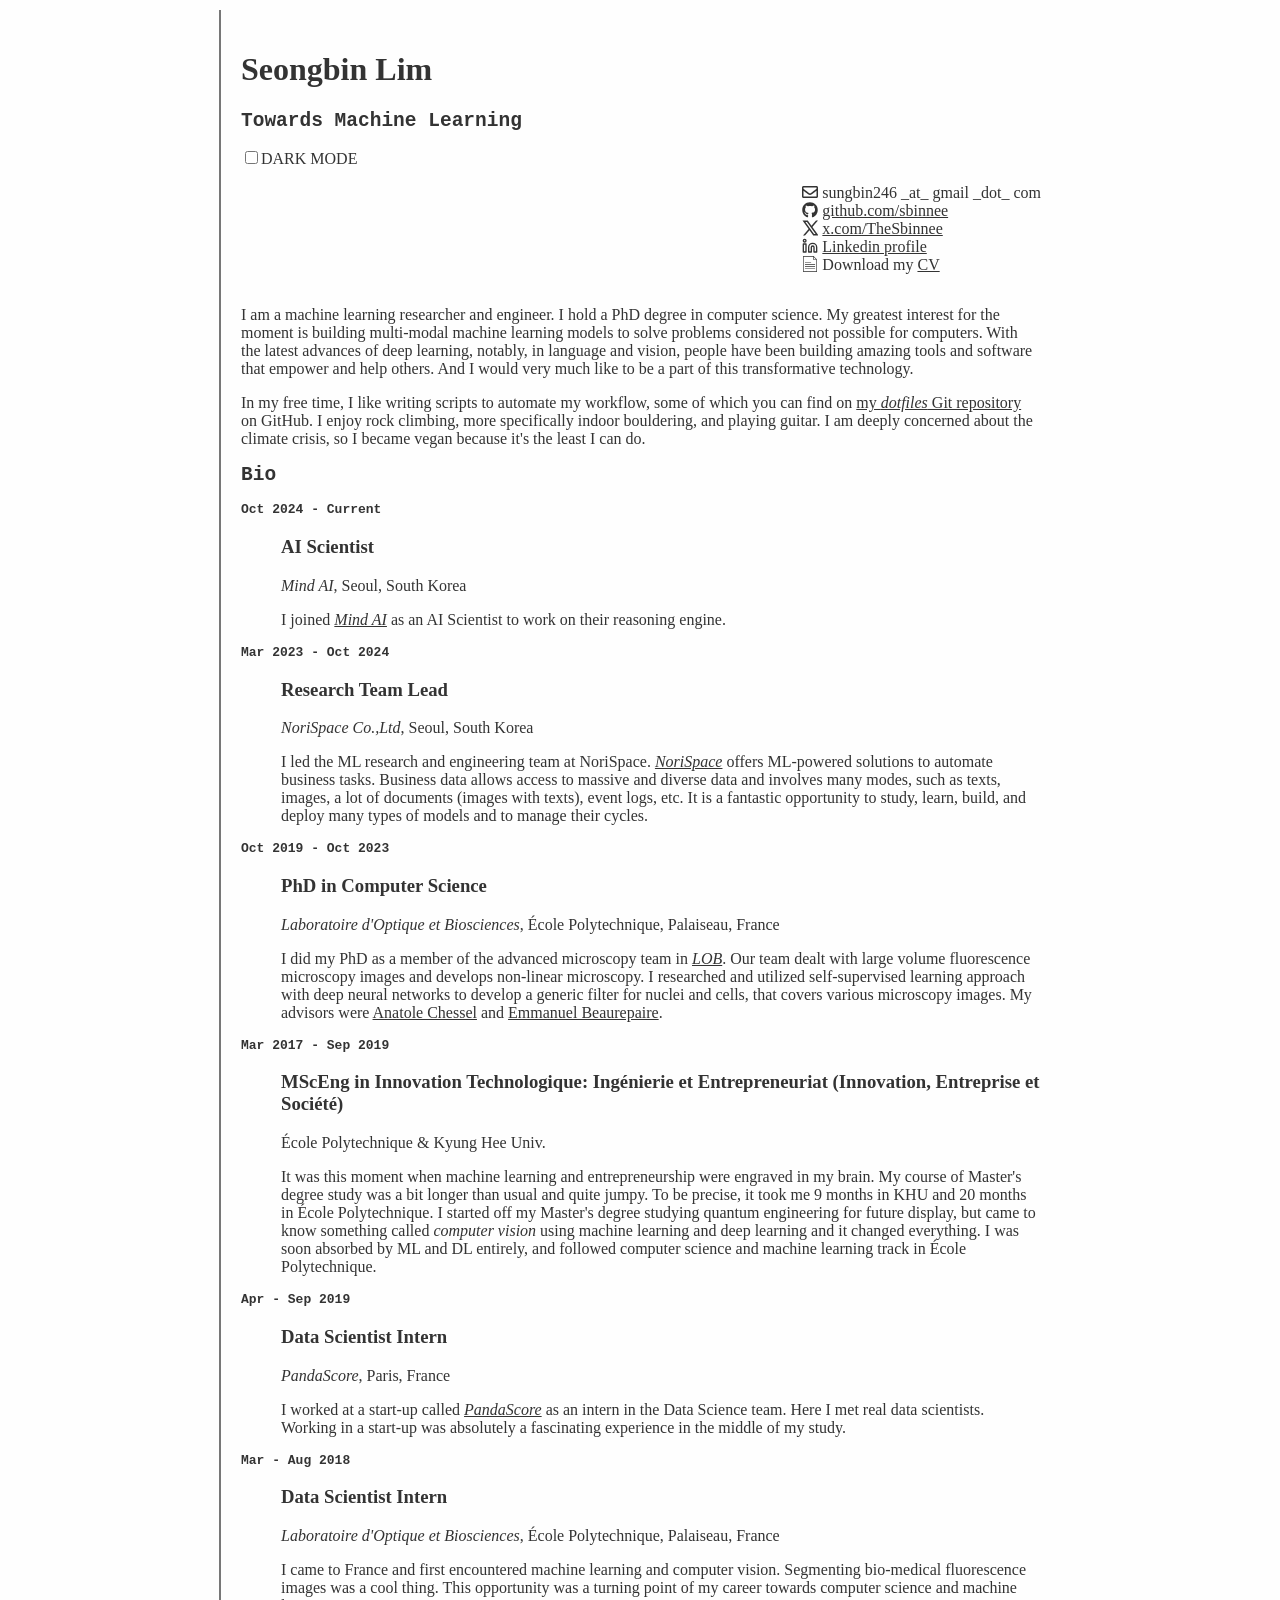
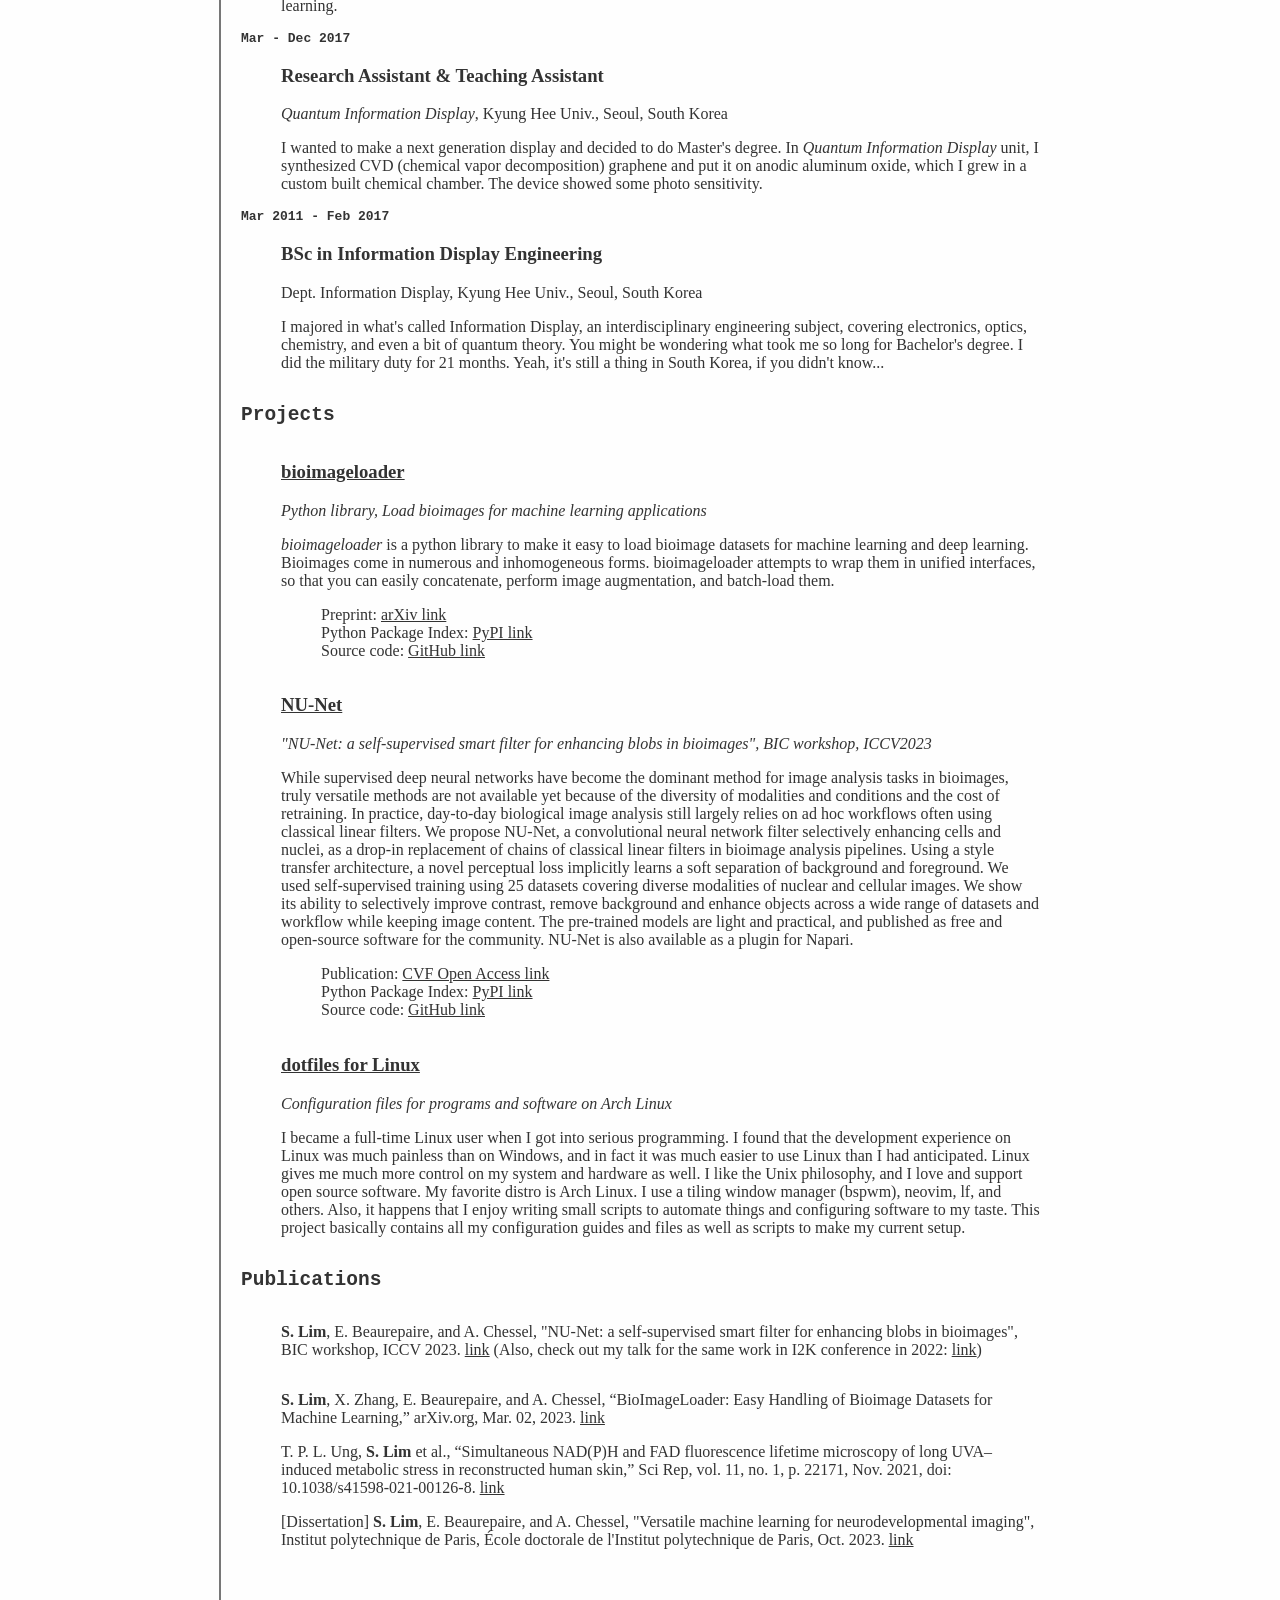
==== index.html @ 0a970346 "Update" ====
<!DOCTYPE html>
<html lang="en">
<!--      __  ___       ____                                 -->
<!--     / / / (_)     /  _/  ____ _____ ___                 -->
<!--    / /_/ / /      / /   / __ `/ __ `__ \                -->
<!--   / __  / /_    _/ /   / /_/ / / / / / /                -->
<!--  /_/ /_/_/( )  /___/   \__,_/_/ /_/ /_/                 -->
<!--           |/                                            -->
<!--     _____                        __    _       __       -->
<!--    / ___/___  ____  ____  ____ _/ /_  (_)___  / /       -->
<!--    \__ \/ _ \/ __ \/ __ \/ __ `/ __ \/ / __ \/ /        -->
<!--   ___/ /  __/ /_/ / / / / /_/ / /_/ / / / / /_/         -->
<!--  /____/\___/\____/_/ /_/\__, /_.___/_/_/ /_(_)          -->
<!--                        /____/                           -->

<head>
  <meta charset="UTF-8">
  <meta name="viewport" content="width=device-width, initial-scale=1.0">
  <title>Seongbin's Webpage</title>
  <link rel='stylesheet' type='text/css' href='style.css'>
  <!-- <script> -->
  <!-- </script> -->
</head>

<body>
<div class="container-head">
  <!-- container-head:child1 -->
  <div>
    <h1>Seongbin Lim</h1>
    <h2>Towards Machine Learning</h2>
  </div>
  <div>
    <input type="checkbox" id="dark-switch" name="dark-switch">DARK MODE
  </div>
  <!-- container-head:child2 -->
  <ul>
    <div class="container-contact">
      <!-- container-contact:child1 -->
      <li>
        <svg aria-hidden="true" focusable="false" data-prefix="far" data-icon="envelope" class="icon svg-inline--fa fa-envelope fa-w-16" role="img" xmlns="http://www.w3.org/2000/svg" viewBox="0 0 512 512"><path fill="currentColor" d="M464 64H48C21.49 64 0 85.49 0 112v288c0 26.51 21.49 48 48 48h416c26.51 0 48-21.49 48-48V112c0-26.51-21.49-48-48-48zm0 48v40.805c-22.422 18.259-58.168 46.651-134.587 106.49-16.841 13.247-50.201 45.072-73.413 44.701-23.208.375-56.579-31.459-73.413-44.701C106.18 199.465 70.425 171.067 48 152.805V112h416zM48 400V214.398c22.914 18.251 55.409 43.862 104.938 82.646 21.857 17.205 60.134 55.186 103.062 54.955 42.717.231 80.509-37.199 103.053-54.947 49.528-38.783 82.032-64.401 104.947-82.653V400H48z"></path></svg>
        sungbin246 _at_ gmail _dot_ com
      </li>
      <!-- container-contact:child2 -->
      <li>
        <svg aria-hidden="true" focusable="false" data-prefix="fab" data-icon="github" class="icon svg-inline--fa fa-github fa-w-16" role="img" xmlns="http://www.w3.org/2000/svg" viewBox="0 0 496 512"><path fill="currentColor" d="M165.9 397.4c0 2-2.3 3.6-5.2 3.6-3.3.3-5.6-1.3-5.6-3.6 0-2 2.3-3.6 5.2-3.6 3-.3 5.6 1.3 5.6 3.6zm-31.1-4.5c-.7 2 1.3 4.3 4.3 4.9 2.6 1 5.6 0 6.2-2s-1.3-4.3-4.3-5.2c-2.6-.7-5.5.3-6.2 2.3zm44.2-1.7c-2.9.7-4.9 2.6-4.6 4.9.3 2 2.9 3.3 5.9 2.6 2.9-.7 4.9-2.6 4.6-4.6-.3-1.9-3-3.2-5.9-2.9zM244.8 8C106.1 8 0 113.3 0 252c0 110.9 69.8 205.8 169.5 239.2 12.8 2.3 17.3-5.6 17.3-12.1 0-6.2-.3-40.4-.3-61.4 0 0-70 15-84.7-29.8 0 0-11.4-29.1-27.8-36.6 0 0-22.9-15.7 1.6-15.4 0 0 24.9 2 38.6 25.8 21.9 38.6 58.6 27.5 72.9 20.9 2.3-16 8.8-27.1 16-33.7-55.9-6.2-112.3-14.3-112.3-110.5 0-27.5 7.6-41.3 23.6-58.9-2.6-6.5-11.1-33.3 2.6-67.9 20.9-6.5 69 27 69 27 20-5.6 41.5-8.5 62.8-8.5s42.8 2.9 62.8 8.5c0 0 48.1-33.6 69-27 13.7 34.7 5.2 61.4 2.6 67.9 16 17.7 25.8 31.5 25.8 58.9 0 96.5-58.9 104.2-114.8 110.5 9.2 7.9 17 22.9 17 46.4 0 33.7-.3 75.4-.3 83.6 0 6.5 4.6 14.4 17.3 12.1C428.2 457.8 496 362.9 496 252 496 113.3 383.5 8 244.8 8zM97.2 352.9c-1.3 1-1 3.3.7 5.2 1.6 1.6 3.9 2.3 5.2 1 1.3-1 1-3.3-.7-5.2-1.6-1.6-3.9-2.3-5.2-1zm-10.8-8.1c-.7 1.3.3 2.9 2.3 3.9 1.6 1 3.6.7 4.3-.7.7-1.3-.3-2.9-2.3-3.9-2-.6-3.6-.3-4.3.7zm32.4 35.6c-1.6 1.3-1 4.3 1.3 6.2 2.3 2.3 5.2 2.6 6.5 1 1.3-1.3.7-4.3-1.3-6.2-2.2-2.3-5.2-2.6-6.5-1zm-11.4-14.7c-1.6 1-1.6 3.6 0 5.9 1.6 2.3 4.3 3.3 5.6 2.3 1.6-1.3 1.6-3.9 0-6.2-1.4-2.3-4-3.3-5.6-2z"></path></svg>
        <a class="a-link" href="https://github.com/sbinnee" target="_blank">
          github.com/sbinnee
        </a>
      </li>
      <!-- container-contact:child3 -->
      <li>
        <svg xmlns="http://www.w3.org/2000/svg" fill="currentColor" viewBox="0 0 16 16" width="24" height="24" class="icon"><title>X</title><path fill-rule="evenodd" clip-rule="evenodd" d="M0.5 0.5H5.75L9.48421 5.71053L14 0.5H16L10.3895 6.97368L16.5 15.5H11.25L7.51579 10.2895L3 15.5H1L6.61053 9.02632L0.5 0.5ZM12.0204 14L3.42043 2H4.97957L13.5796 14H12.0204Z"></path></svg>
        <a class="a-link" href="https://x.com/TheSbinnee" target="_blank">
            x.com/TheSbinnee
        </a>
      </li>
      <!-- container-contact:child4 -->
      <li>
        <svg class="icon" xmlns="http://www.w3.org/2000/svg" width="24" height="24" viewBox="0 0 24 24" fill="none" stroke="currentColor" stroke-width="2" stroke-linecap="round" stroke-linejoin="round"><path d="M16 8a6 6 0 0 1 6 6v7h-4v-7a2 2 0 0 0-2-2 2 2 0 0 0-2 2v7h-4v-7a6 6 0 0 1 6-6z"></path><rect x="2" y="9" width="4" height="12"></rect><circle cx="4" cy="4" r="2"></circle></svg>
        <a class="a-link" href="https://www.linkedin.com/in/seongbin-lim-696666159/" target="_blank">
          Linkedin profile
        </a>
      </li>
      <!-- container-contact:child5 -->
      <li>
        <svg class="icon" style="fill:black" version="1.1" viewBox="0 0 492.12 492.31" xmlns="http://www.w3.org/2000/svg"> <path fill="currentColor" d="m92.26 189.4h188.55v19.692h-188.55zm0 64.886h309.62v19.692h-309.62zm0 64.886h309.62v19.692h-309.62zm0 64.925h309.62v19.692h-309.62zm264.47-384.1h-323.55v492.31h427.78v-388.08zm5.769 33.615 64.846 64.846h-64.846zm78.769 439h-388.39v-452.92h289.93v98.462h98.462v354.46z"/> </svg>
        Download my <a class="a-link" href="./static/CV_Lim.pdf" type="application/pdf" target="_blank">CV</a>
      </li>
    </div>
  </ul>
</div>

<p id="hello">
  I am a machine learning researcher and engineer. I hold a PhD degree in computer science. My greatest interest for the moment is building multi-modal machine learning models to solve problems considered not possible for computers. With the latest advances of deep learning, notably, in language and vision, people have been building amazing tools and software that empower and help others. And I would very much like to be a part of this transformative technology.
</p>
<p id="hobby">
In my free time, I like writing scripts to automate my workflow, some of which you can find on <a class="a-link" href="https://github.com/sbinnee/dotfiles" target="_blank">my <i>dotfiles</i> Git repository</a> on GitHub. I enjoy rock climbing, more specifically indoor bouldering, and playing guitar. I am deeply concerned about the climate crisis, so I became vegan because it's the least I can do.
</p>


<h2>Bio</h2>
<dl>
  <div class="container-bio">
    <dt>Oct 2024 - Current</dt>
    <dd>
      <h3>AI Scientist</h3>
      <span class="org">Mind AI</span>, <span class="geo">Seoul, South Korea</span>
      <p>
      I joined <a href="https://www.wisdomgraph.ai/"><i>Mind AI</i></a> as an AI Scientist to work on their reasoning engine.
      </p>
    </dd>
  </div>

  <div class="container-bio">
    <dt>Mar 2023 - Oct 2024</dt>
    <dd>
      <h3>Research Team Lead</h3>
      <span class="org">NoriSpace Co.,Ltd</span>, <span class="geo">Seoul, South Korea</span>
      <p>
        I led the ML research and engineering team at NoriSpace. <a href="https://www.norispace.com/"><i>NoriSpace</i></a> offers ML-powered solutions to automate business tasks. Business data allows access to massive and diverse data and involves many modes, such as texts, images, a lot of documents (images with texts), event logs, etc. It is a fantastic opportunity to study, learn, build, and deploy many types of models and to manage their cycles.
      </p>
    </dd>
  </div>

  <div class="container-bio">
    <dt>Oct 2019 - Oct 2023</dt>
    <dd>
      <h3>PhD in Computer Science</h3>
      <span class="org">Laboratoire d'Optique et Biosciences</span>, <span class="geo">École Polytechnique, Palaiseau, France</span>
      <p>
        I did my PhD as a member of the advanced microscopy team in <a href="https://portail.polytechnique.edu/lob/en"><i>LOB</i></a>. Our team dealt with large volume fluorescence microscopy images and develops non-linear microscopy. I researched and utilized self-supervised learning approach with deep neural networks to develop a generic filter for nuclei and cells, that covers various microscopy images. My advisors were <a href="https://portail.polytechnique.edu/lob/en/anatole-chessel">Anatole Chessel</a> and <a href="https://portail.polytechnique.edu/lob/node/351">Emmanuel Beaurepaire</a>.
      </p>
    </dd>
  </div>

  <div class="container-bio">
    <dt>Mar 2017 - Sep 2019</dt>
    <dd>
      <h3>MScEng in Innovation Technologique: Ingénierie et Entrepreneuriat (Innovation, Entreprise et Société)</h3>
      <span class="geo">École Polytechnique & Kyung Hee Univ.</span>
      <p>
      It was this moment when machine learning and entrepreneurship were engraved in my brain. My course of Master's degree study was a bit longer than usual and quite jumpy. To be precise, it took me 9 months in KHU and 20 months in École Polytechnique. I started off my Master's degree studying quantum engineering for future display, but came to know something called <em>computer vision</em> using machine learning and deep learning and it changed everything. I was soon absorbed by ML and DL entirely, and followed computer science and machine learning track in École Polytechnique.
      </p>
    </dd>
  </div>

  <div class="container-bio">
    <dt>Apr - Sep 2019</dt>
    <dd>
      <h3>Data Scientist Intern</h3>
      <span class="org">PandaScore</span>, <span class="geo">Paris, France</span>
      <p>
        I worked at a start-up called <a href="https://pandascore.co/"><i>PandaScore</i></a> as an intern in the Data Science team. Here I met real data scientists. Working in a start-up was absolutely a fascinating experience in the middle of my study.
      </p>
    </dd>
  </div>

  <div class="container-bio">
    <dt>Mar - Aug 2018</dt>
    <dd>
      <h3>Data Scientist Intern</h3>
      <span class="org">Laboratoire d'Optique et Biosciences</span>, <span class="geo">École Polytechnique, Palaiseau, France</span>
      <p>
        I came to France and first encountered machine learning and computer vision. Segmenting bio-medical fluorescence images was a cool thing. This opportunity was a turning point of my career towards computer science and machine learning.
      </p>

    </dd>
  </div>


  <div class="container-bio">
    <dt>Mar - Dec 2017</dt>
    <dd>
      <h3>Research Assistant & Teaching Assistant</h3>
      <span class="org">Quantum Information Display</span>, <span class="geo">Kyung Hee Univ., Seoul, South Korea</span>
      <p>
        I wanted to make a next generation display and decided to do Master's degree. In <i>Quantum Information Display</i> unit, I synthesized CVD (chemical vapor decomposition) graphene and put it on anodic aluminum oxide, which I grew in a custom built chemical chamber. The device showed some photo sensitivity.
      </p>
    </dd>
  </div>

  <div class="container-bio">
    <dt>Mar 2011 - Feb 2017</dt>
    <dd>
      <h3>BSc in Information Display Engineering</h3>
      <span>Dept. Information Display</span>, <span class="geo">Kyung Hee Univ., Seoul, South Korea</span>
      <p>
        I majored in what's called Information Display, an interdisciplinary engineering subject, covering electronics, optics, chemistry, and even a bit of quantum theory. You might be wondering what took me so long for Bachelor's degree. I did the military duty for 21 months. Yeah, it's still a thing in South Korea, if you didn't know...
      </p>

    </dd>
  </div>
</dl>

<h2>Projects</h2>
<dl>
  <div class="container-bio">
    <dd>
      <h3><a class="a-link" href="https://github.com/LaboratoryOpticsBiosciences/bioimageloader" target="_blank">bioimageloader</a></h3>
      <span class="org">Python library, Load bioimages for machine learning applications</span>
      <p>
        <i>bioimageloader</i> is a python library to make it easy to load bioimage datasets for machine learning and deep learning. Bioimages come in numerous and inhomogeneous forms. bioimageloader attempts to wrap them in unified interfaces, so that you can easily concatenate, perform image augmentation, and batch-load them.
      </p>
      <ul>
        <li>Preprint: <a class="a-link" href="https://arxiv.org/abs/2303.02158v1" target="_blank">arXiv link</a></li>
        <li>Python Package Index: <a class="a-link" href="https://pypi.org/project/bioimageloader/" target="_blank">PyPI link</a></li>
        <li>Source code: <a class="a-link" href="https://github.com/LaboratoryOpticsBiosciences/bioimageloader" target="_blank">GitHub link</a></li>
      </ul>
    </dd>
  </div>
  <div class="container-bio">
    <dd>
      <h3><a class="a-link" href="https://github.com/LaboratoryOpticsBiosciences/nunet" target="_blank">NU-Net</a></h3>
      <span class="org">"NU-Net: a self-supervised smart filter for enhancing blobs in bioimages", BIC workshop, ICCV2023</span>
      <p>
      While supervised deep neural networks have become the dominant method for image analysis tasks in bioimages, truly versatile methods are not available yet because of the diversity of modalities and conditions and the cost of retraining. In practice, day-to-day biological image analysis still largely relies on ad hoc workflows often using classical linear filters. We propose NU-Net, a convolutional neural network filter selectively enhancing cells and nuclei, as a drop-in replacement of chains of classical linear filters in bioimage analysis pipelines. Using a style transfer architecture, a novel perceptual loss implicitly learns a soft separation of background and foreground. We used self-supervised training using 25 datasets covering diverse modalities of nuclear and cellular images. We show its ability to selectively improve contrast, remove background and enhance objects across a wide range of datasets and workflow while keeping image content. The pre-trained models are light and practical, and published as free and open-source software for the community. NU-Net is also available as a plugin for Napari.
      </p>
      <ul>
        <li>Publication: <a class="a-link" href="https://openaccess.thecvf.com/content/ICCV2023W/BIC/html/Lim_NU-Net_A_Self-Supervised_Smart_Filter_for_Enhancing_Blobs_in_Bioimages_ICCVW_2023_paper.html" target="_blank">CVF Open Access link</a></li>
        <li>Python Package Index: <a class="a-link" href="https://pypi.org/project/nunet/" target="_blank">PyPI link</a></li>
        <li>Source code: <a class="a-link" href="https://github.com/LaboratoryOpticsBiosciences/nunet" target="_blank">GitHub link</a></li>
      </ul>
    </dd>
  </div>
  <div class="container-bio">
    <dd>
      <h3><a class="a-link" href="https://github.com/sbinnee/dotfiles" target="_blank">dotfiles for Linux</a></h3>
      <span class="org">Configuration files for programs and software on Arch Linux</span>
      <p>
        I became a full-time Linux user when I got into serious programming. I found that the development experience on Linux was much painless than on Windows, and in fact it was much easier to use Linux than I had anticipated. Linux gives me much more control on my system and hardware as well. I like the Unix philosophy, and I love and support open source software. My favorite distro is Arch Linux. I use a tiling window manager (bspwm), neovim, lf, and others. Also, it happens that I enjoy writing small scripts to automate things and configuring software to my taste. This project basically contains all my configuration guides and files as well as scripts to make my current setup.
      </p>
    </dd>
  </div>
</dl>

<h2>Publications</h2>
<dl>
  <div class="container-bio">
    <dd>
      <p>
      <b>S. Lim</b>, E. Beaurepaire, and A. Chessel, "NU-Net: a self-supervised smart filter for enhancing blobs in bioimages", BIC workshop, ICCV 2023. <a class="a-link" href="https://openaccess.thecvf.com/content/ICCV2023W/BIC/html/Lim_NU-Net_A_Self-Supervised_Smart_Filter_for_Enhancing_Blobs_in_Bioimages_ICCVW_2023_paper.html" target="_blank">link</a> (Also, check out my talk for the same work in I2K conference in 2022: <a class="a-link" href="https://youtu.be/irhJgVVUlQ4" target="_blank">link</a>)
      </p>
    </dd>
    <dd>
      <p>
      <b>S. Lim</b>, X. Zhang, E. Beaurepaire, and A. Chessel, “BioImageLoader: Easy Handling of Bioimage Datasets for Machine Learning,” arXiv.org, Mar. 02, 2023. <a class="a-link" href="https://arxiv.org/abs/2303.02158v1" target="_blank">link</a>
      </p>
    </dd>
    <dd>
      T. P. L. Ung, <b>S. Lim</b> et al., “Simultaneous NAD(P)H and FAD fluorescence lifetime microscopy of long UVA–induced metabolic stress in reconstructed human skin,” Sci Rep, vol. 11, no. 1, p. 22171, Nov. 2021, doi: 10.1038/s41598-021-00126-8. <a class="a-link" href="https://www.nature.com/articles/s41598-021-00126-8" target="_blank">link</a>
    </dd>
    <dd>
      <p>
      [Dissertation] <b>S. Lim</b>, E. Beaurepaire, and A. Chessel, "Versatile machine learning for neurodevelopmental imaging", Institut polytechnique de Paris, École doctorale de l'Institut polytechnique de Paris, Oct. 2023. <a class="a-link" href="https://theses.fr/2023IPPAX006" target="_blank">link</a>
      </p>
    </dd>
  </div>
</dl>

</body>

</html>
---- style.css ----
::selection {
  color: #FFF;
  background: #EA5FC9;
}

/* Dark mode using CSS */
:has(#dark-switch:checked) body {
  color: #FEFEFE;
  background: #333;
}

body {
  font-family: Georgia, 'Times New Roman', Times, sans-serif;
  max-width: 50em;
  margin: auto;
  margin-top: 10px;
  padding: 20px;
  color: #333;
  background: #FEFEFE;
  border-left: #777;
  border-left-width: 2px;
  border-left-style: solid;
}

h2 {
  font-family: monospace;
}

li {
  list-style-type: none
}

a {
  color: inherit;
}
a:hover {
  color: #EA5FC9;
}

dd {
  /* padding-left: 1em; */
  /* margin-bottom: 0.6em; */
}
dt {
  font-family: monospace;
  font-size: medium;
  font-weight: 600;
  float: left;
  clear: left;
}

.org {
  font-style: italic;
}

.icon {
  display: inline-block;
  width: 1em;
  height: 1em;
  font-size: inherit;
  vertical-align: -0.125em;
}

.container-head {
  display: grid;
  /* grid-template-columns: auto auto; */
  text-align: left;
}

.container-contact {
  display: grid;
  grid-template-rows: 1fr 1fr 1fr;
  justify-content: end;
}

.container-bio {
    display: grid;
}
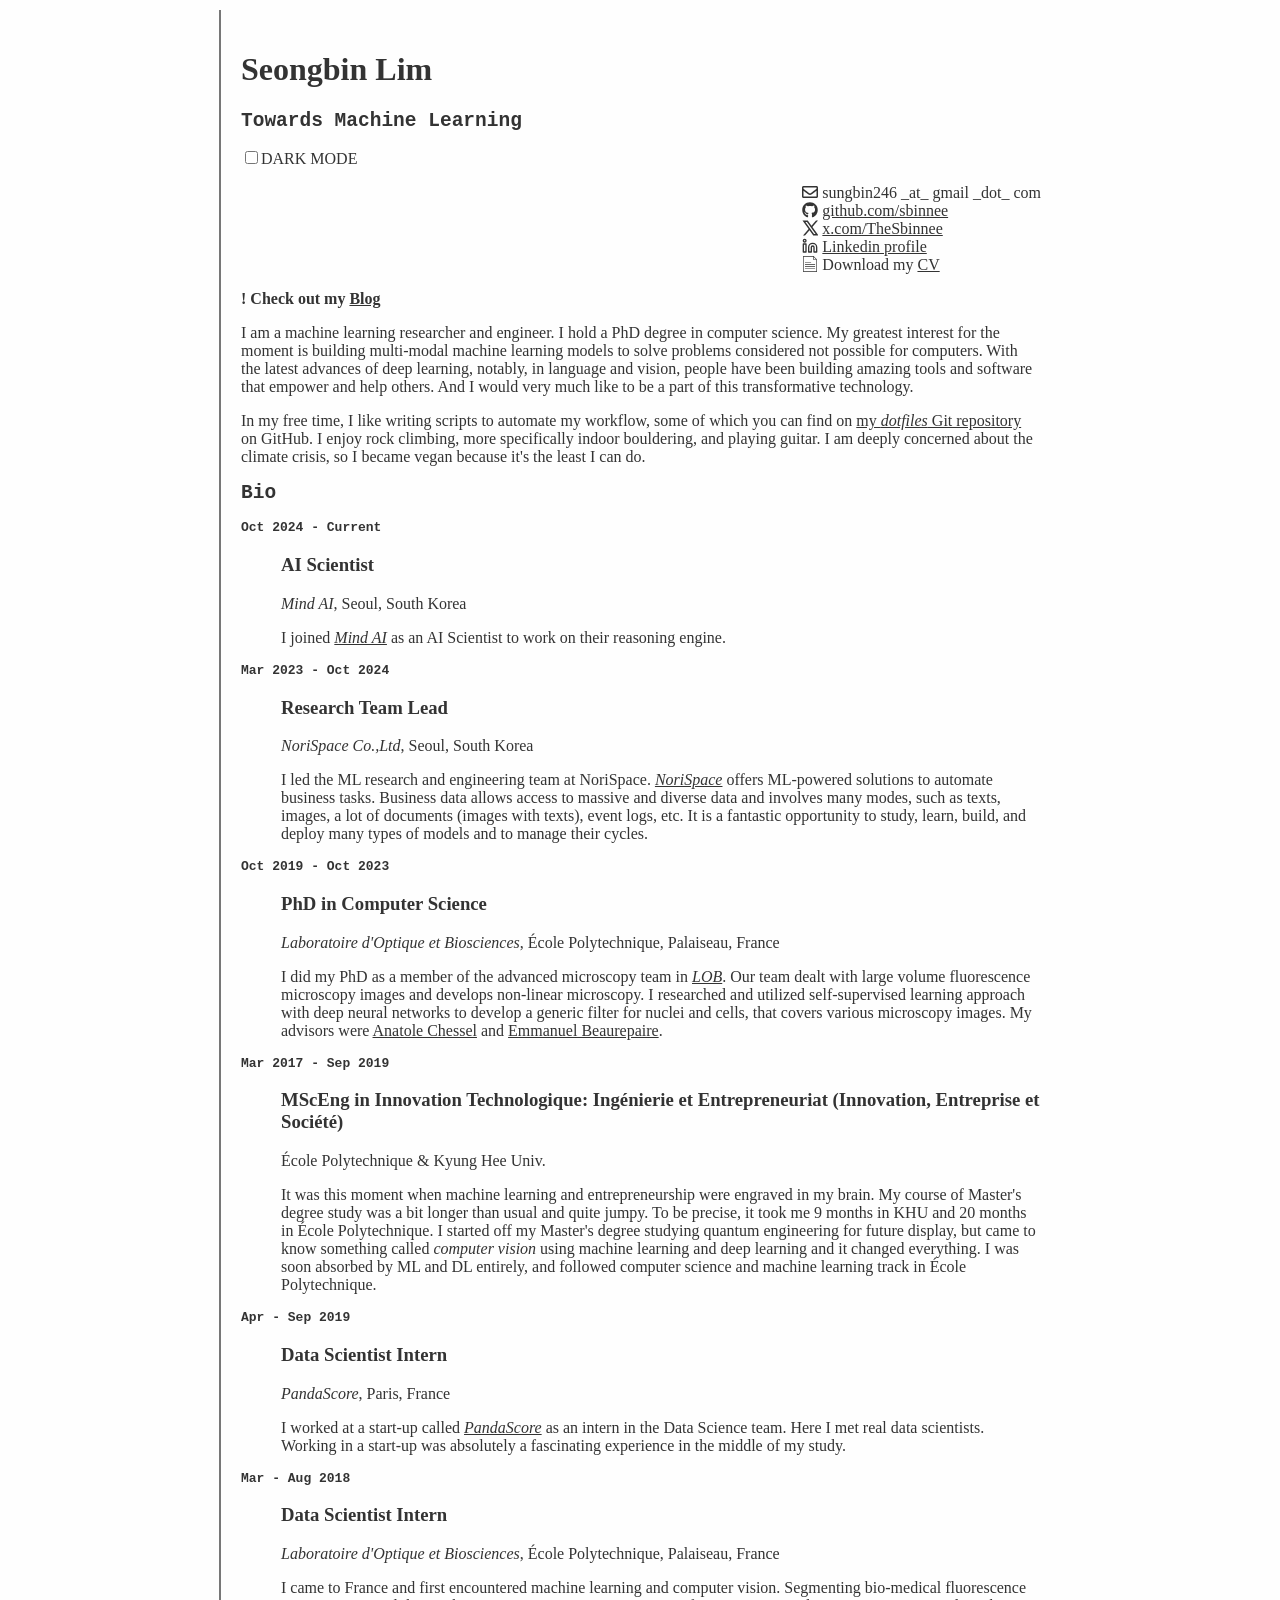
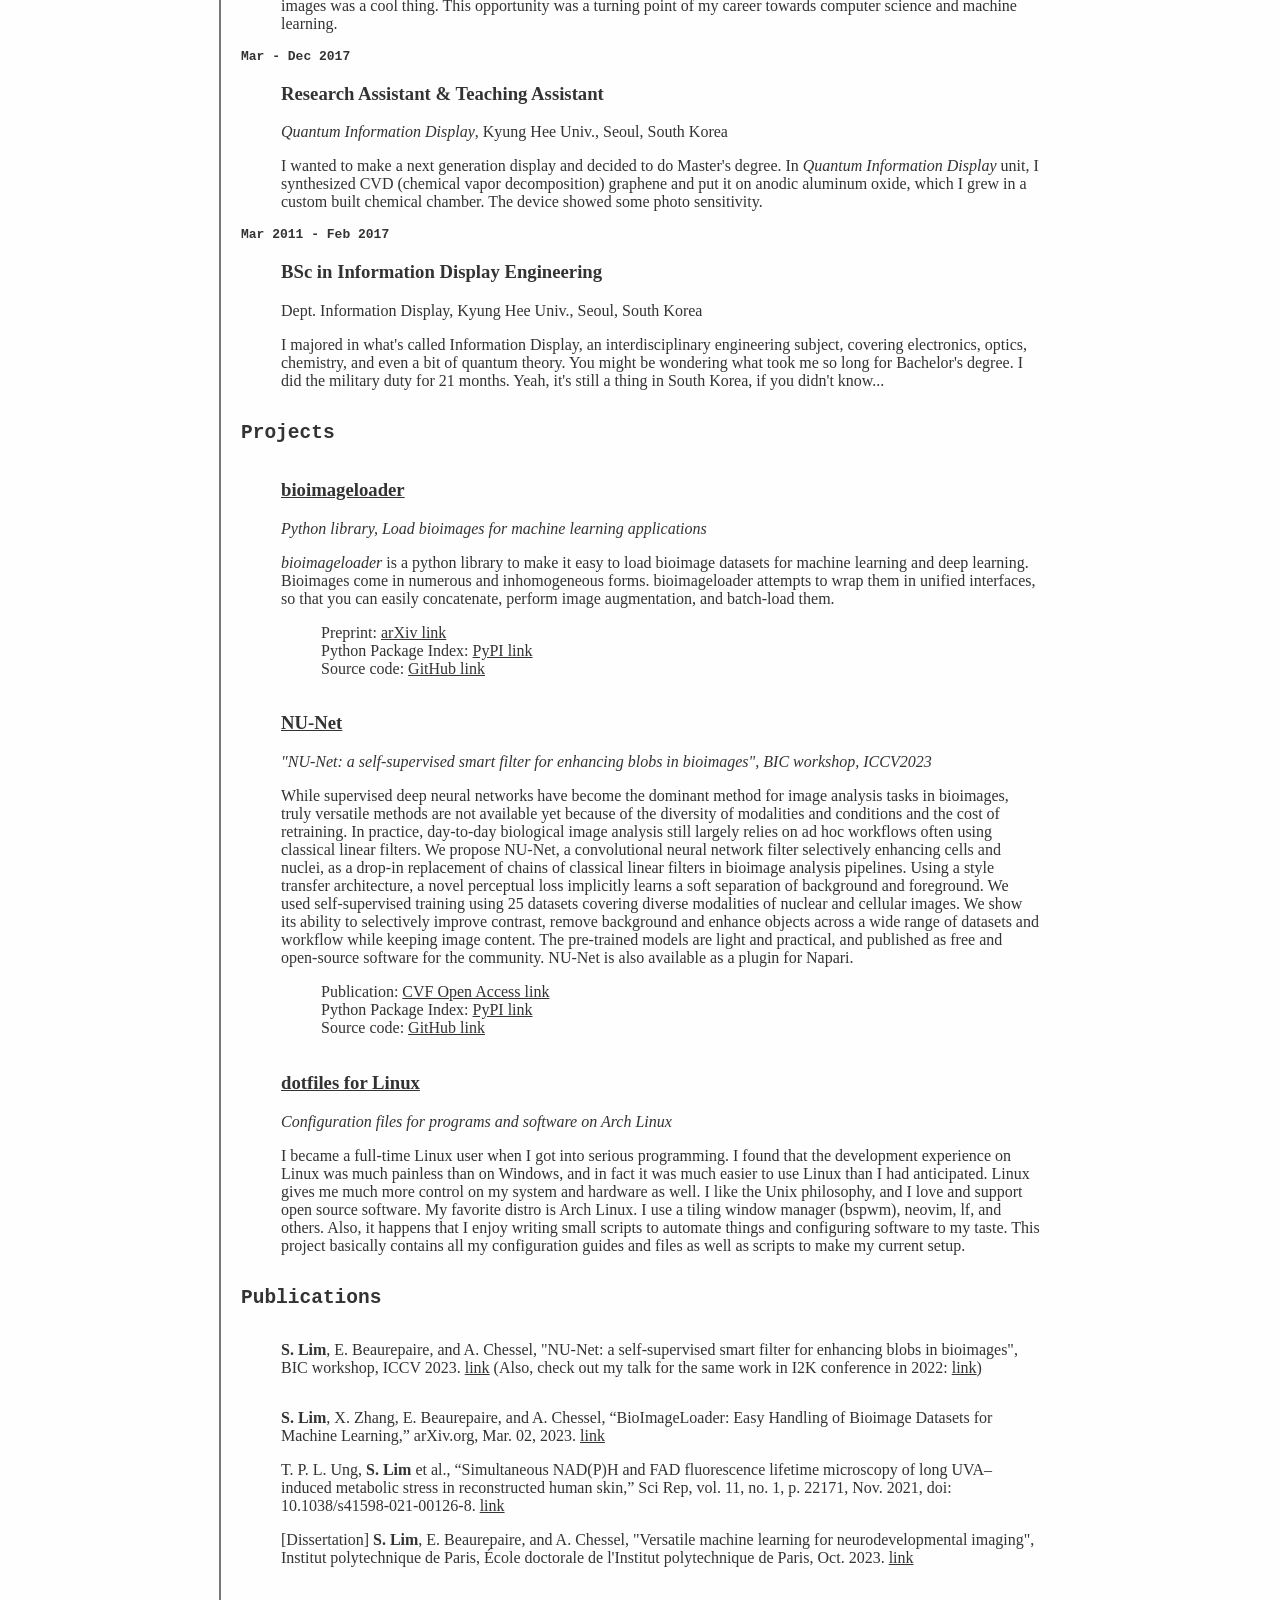
==== commit 1f643601: "Add link to blog" ====
--- a/index.html
+++ b/index.html
@@ -18,6 +18,7 @@
   <meta name="viewport" content="width=device-width, initial-scale=1.0">
   <title>Seongbin's Webpage</title>
   <link rel='stylesheet' type='text/css' href='style.css'>
+  <script defer src="https://cloud.umami.is/script.js" data-website-id="9037d0cc-84f6-47de-9e89-45b0cdd765d2"></script>
   <!-- <script> -->
   <!-- </script> -->
 </head>
@@ -70,6 +71,8 @@
   </ul>
 </div>
 
+<b>! Check out my <a class="a-link" href="https://sbinnee.com/blog/" target="_blank">Blog</a></b>
+
 <p id="hello">
   I am a machine learning researcher and engineer. I hold a PhD degree in computer science. My greatest interest for the moment is building multi-modal machine learning models to solve problems considered not possible for computers. With the latest advances of deep learning, notably, in language and vision, people have been building amazing tools and software that empower and help others. And I would very much like to be a part of this transformative technology.
 </p>
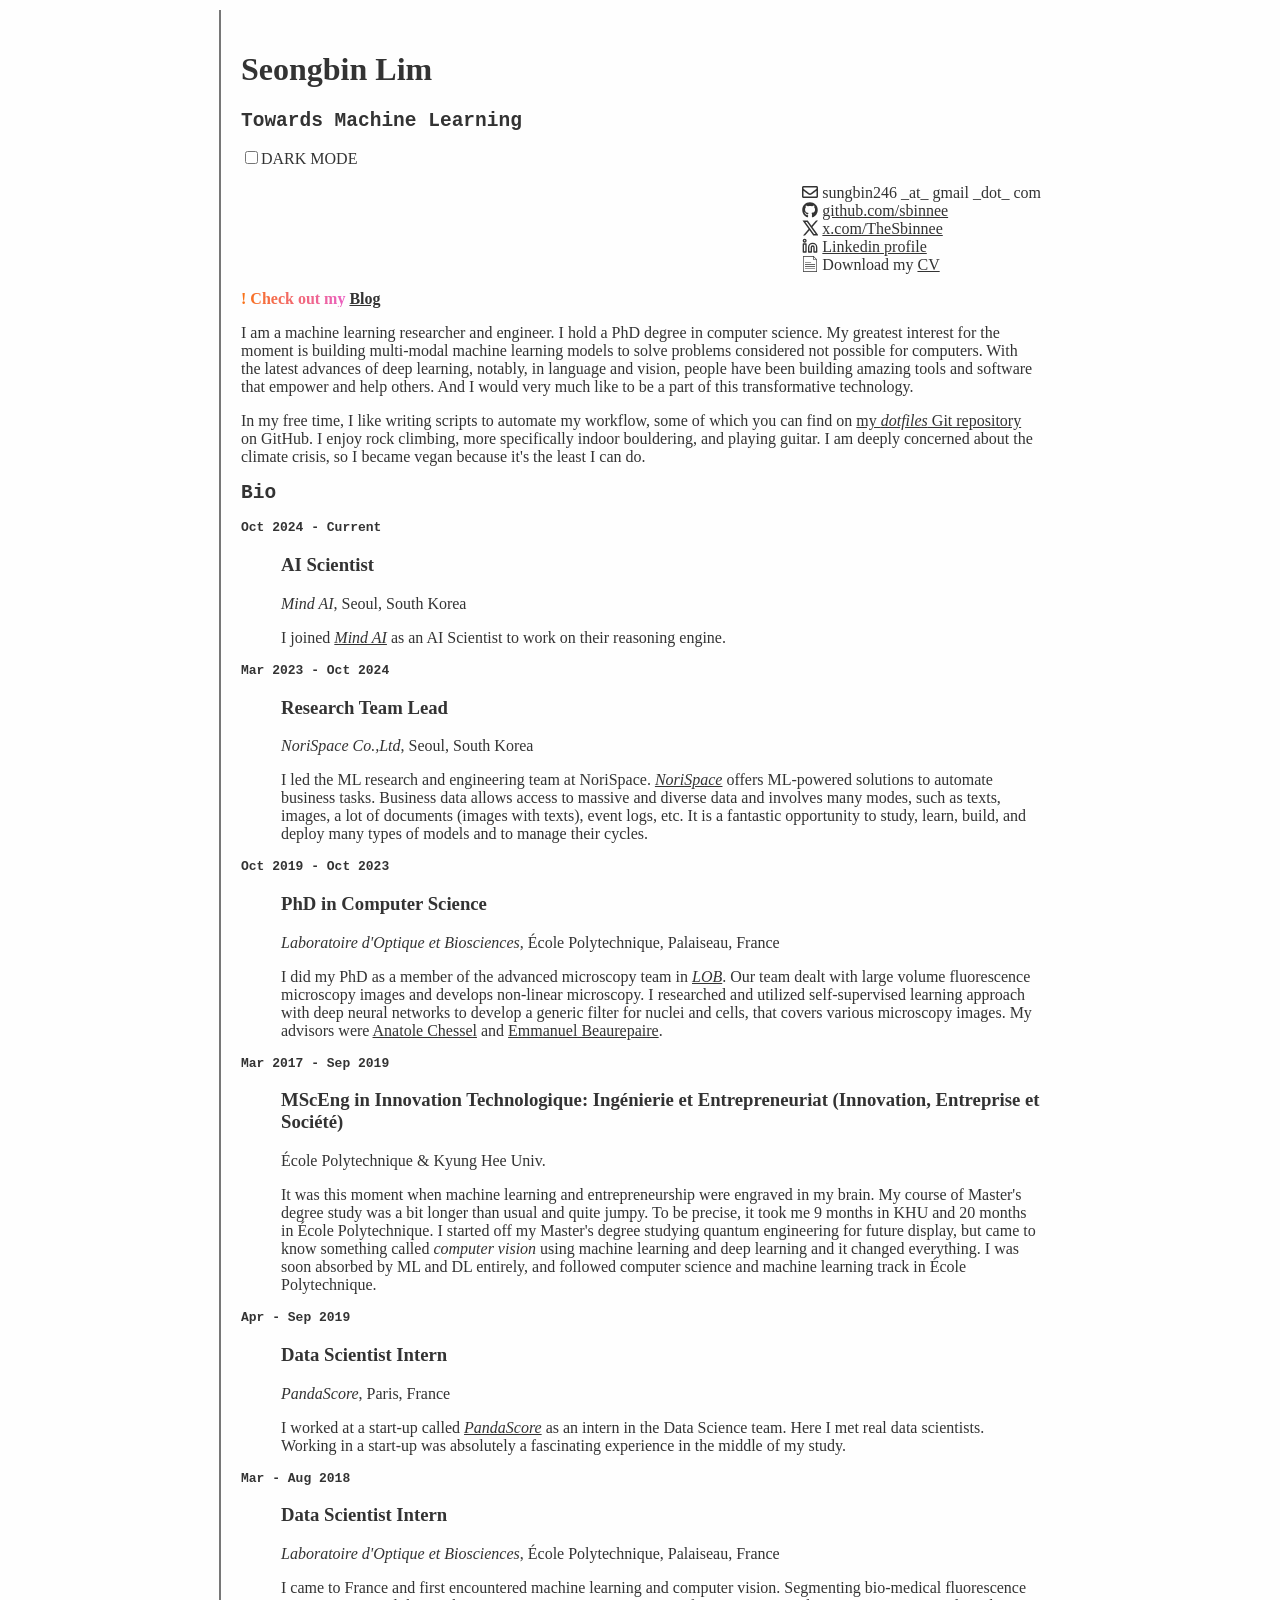
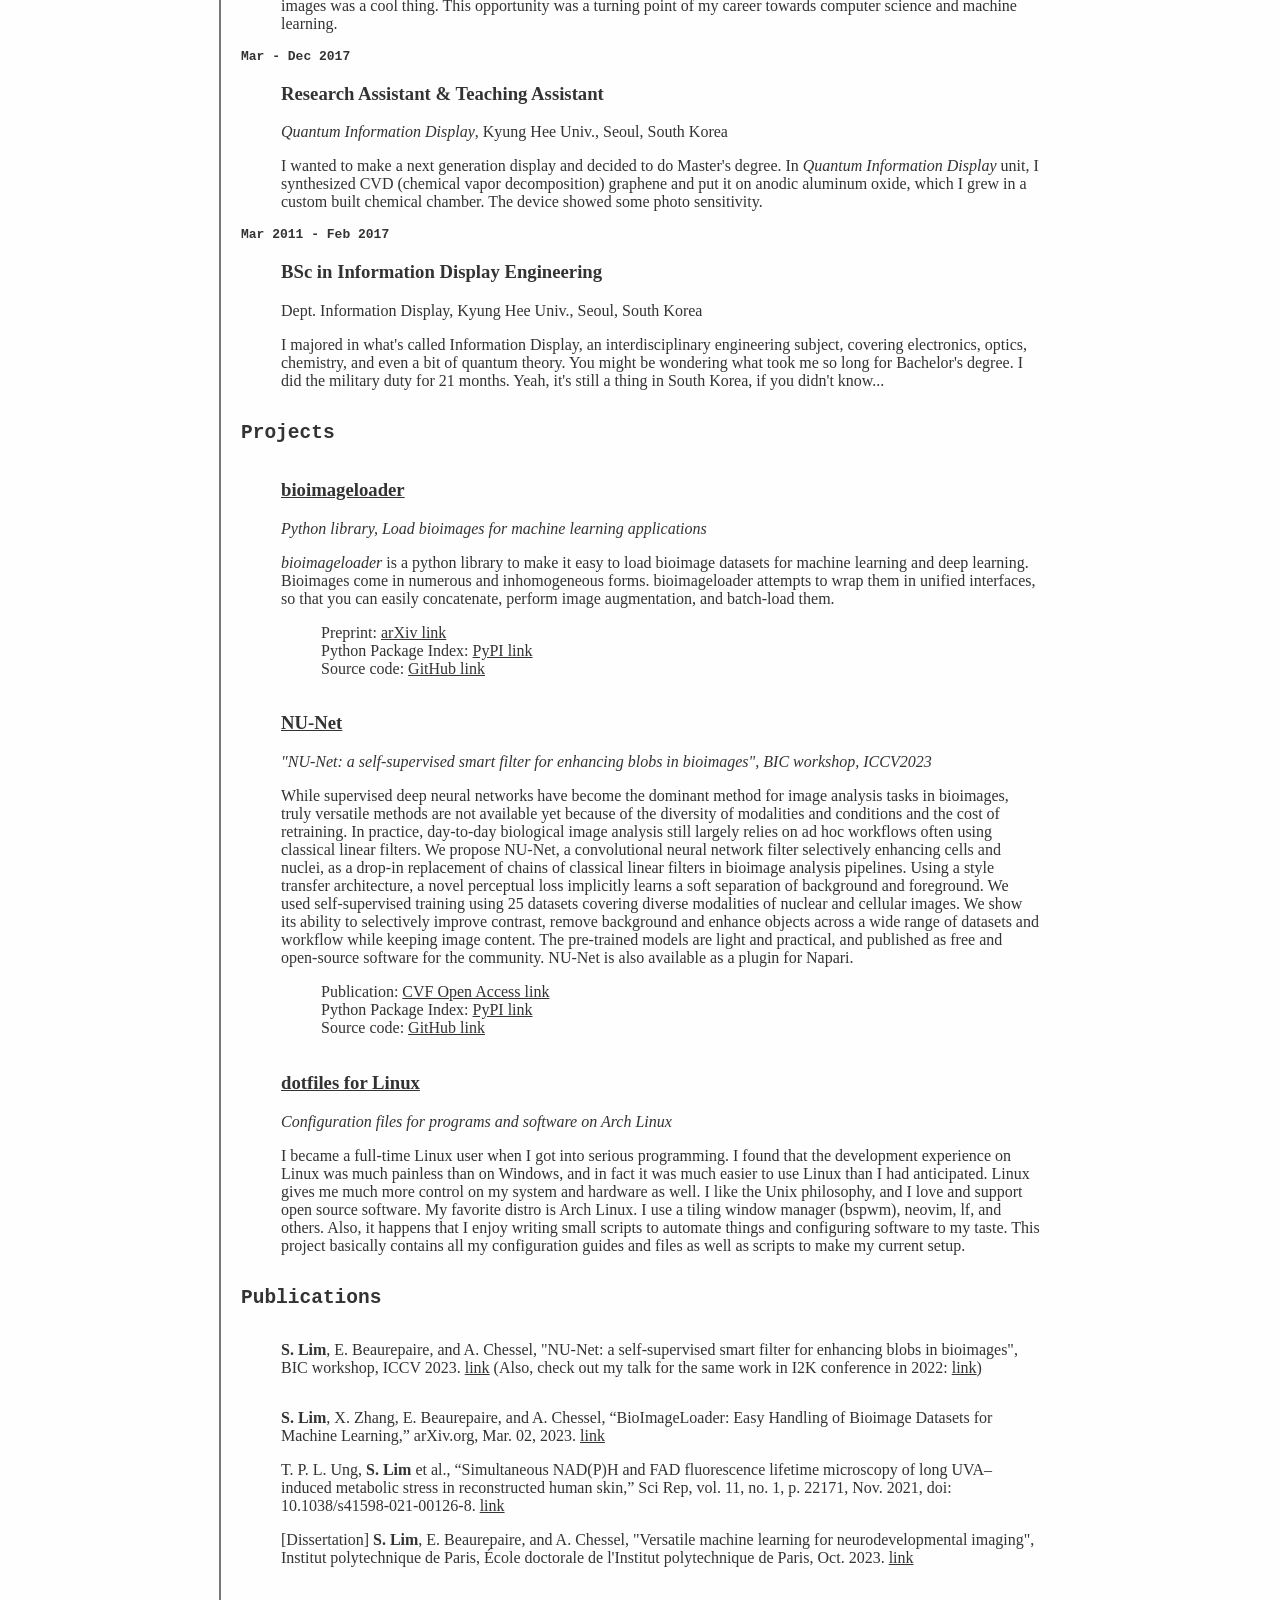
==== commit 45734ccc: "Give color gradient" ====
--- a/index.html
+++ b/index.html
@@ -71,7 +71,7 @@
   </ul>
 </div>
 
-<b>! Check out my <a class="a-link" href="https://sbinnee.com/blog/" target="_blank">Blog</a></b>
+<b class="gradient-text">! Check out my </b><b><a class="a-link" href="https://sbinnee.com/blog/" target="_blank">Blog</a></b>
 
 <p id="hello">
   I am a machine learning researcher and engineer. I hold a PhD degree in computer science. My greatest interest for the moment is building multi-modal machine learning models to solve problems considered not possible for computers. With the latest advances of deep learning, notably, in language and vision, people have been building amazing tools and software that empower and help others. And I would very much like to be a part of this transformative technology.
--- a/style.css
+++ b/style.css
@@ -76,3 +76,10 @@
 .container-bio {
     display: grid;
 }
+
+.gradient-text {
+  background: linear-gradient(to right, #F97316, #EA5FC9);
+  -webkit-background-clip: text;
+  background-clip: text;
+  color: transparent;
+}
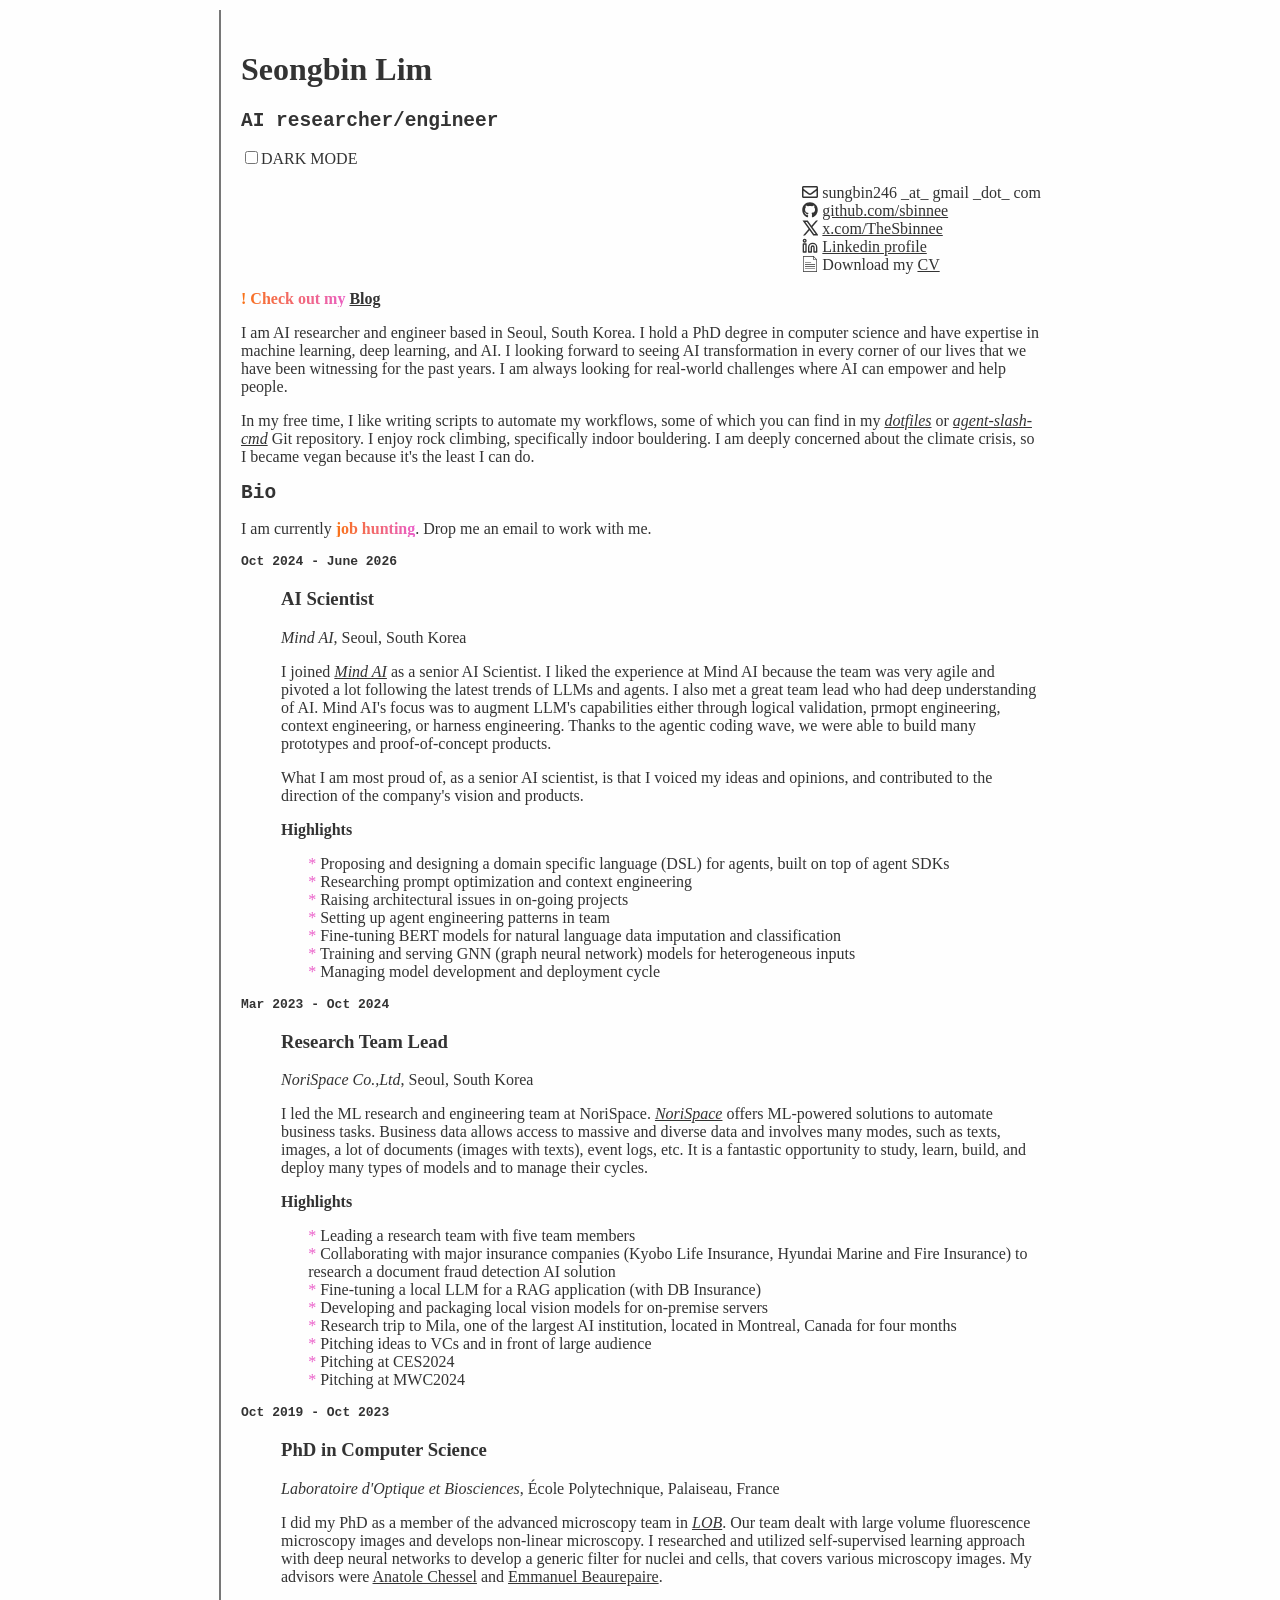
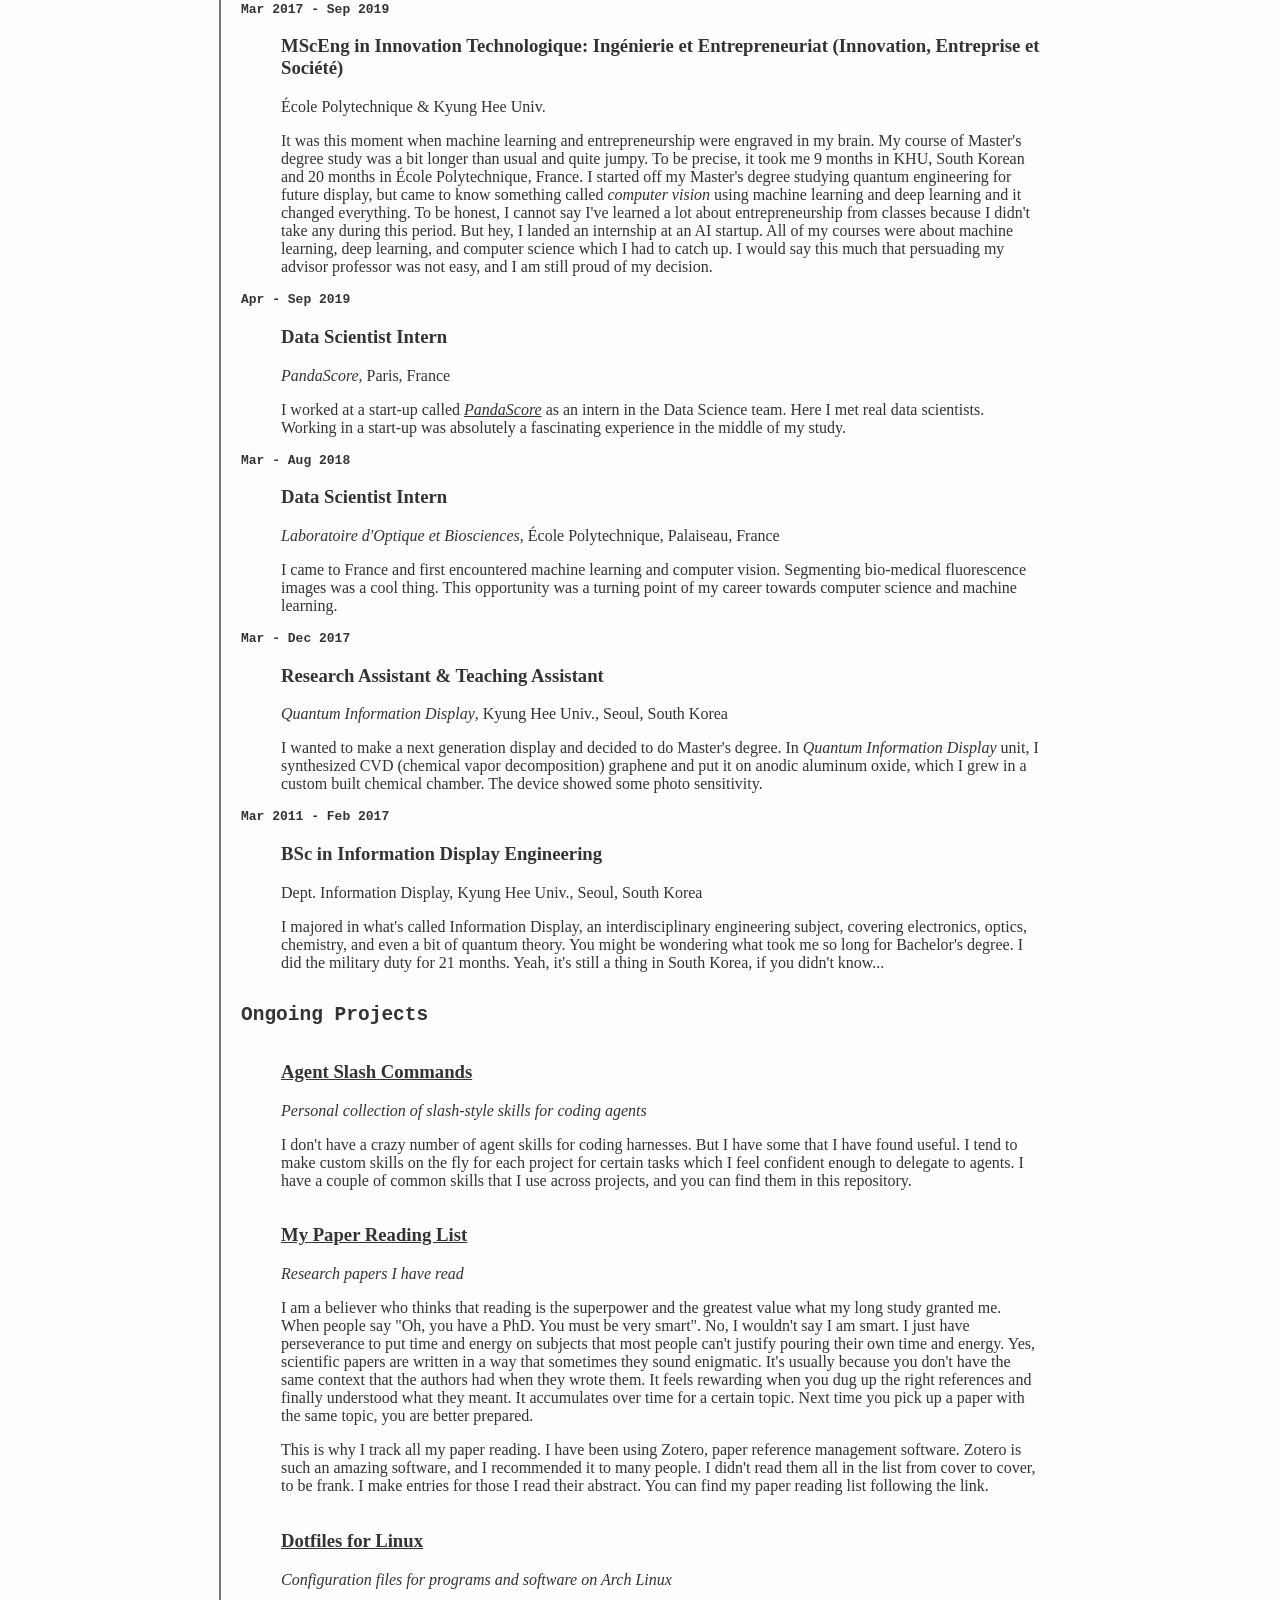
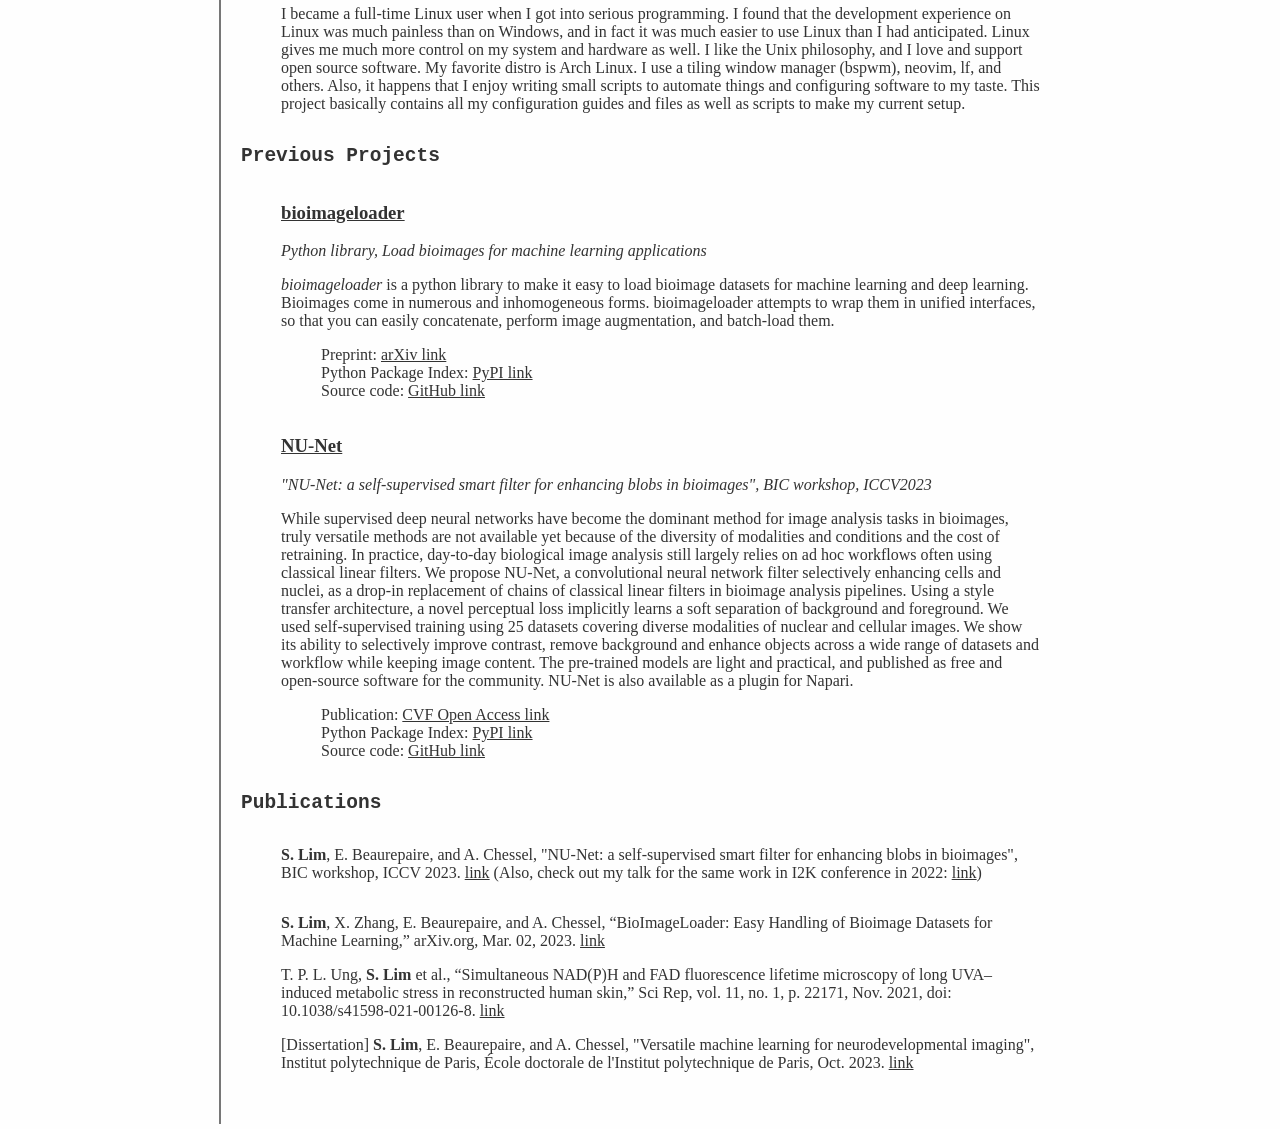
==== commit 4d2012ff: "Update bio with more details Add Zotero paper reading list" ====
--- a/index.html
+++ b/index.html
@@ -28,7 +28,7 @@
   <!-- container-head:child1 -->
   <div>
     <h1>Seongbin Lim</h1>
-    <h2>Towards Machine Learning</h2>
+    <h2>AI researcher/engineer</h2>
   </div>
   <div>
     <input type="checkbox" id="dark-switch" name="dark-switch">DARK MODE
@@ -74,23 +74,44 @@
 <b class="gradient-text">! Check out my </b><b><a class="a-link" href="https://sbinnee.com/blog/" target="_blank">Blog</a></b>
 
 <p id="hello">
-  I am a machine learning researcher and engineer. I hold a PhD degree in computer science. My greatest interest for the moment is building multi-modal machine learning models to solve problems considered not possible for computers. With the latest advances of deep learning, notably, in language and vision, people have been building amazing tools and software that empower and help others. And I would very much like to be a part of this transformative technology.
+  I am AI researcher and engineer based in Seoul, South Korea. I hold a PhD degree in computer science and have expertise in machine learning, deep learning, and AI. I looking forward to seeing AI transformation in every corner of our lives that we have been witnessing for the past years. I am always looking for real-world challenges where AI can empower and help people.
 </p>
 <p id="hobby">
-In my free time, I like writing scripts to automate my workflow, some of which you can find on <a class="a-link" href="https://github.com/sbinnee/dotfiles" target="_blank">my <i>dotfiles</i> Git repository</a> on GitHub. I enjoy rock climbing, more specifically indoor bouldering, and playing guitar. I am deeply concerned about the climate crisis, so I became vegan because it's the least I can do.
+In my free time, I like writing scripts to automate my workflows, some of which you can find in my <a class="a-link" href="https://github.com/sbinnee/dotfiles" target="_blank"><i>dotfiles</i></a> or <a class="a-link" href="https://github.com/sbinnee/agent-slash-cmd" target="_blank"><i>agent-slash-cmd</i></a> Git repository. I enjoy rock climbing, specifically indoor bouldering. I am deeply concerned about the climate crisis, so I became vegan because it's the least I can do.
 </p>
 
 
 <h2>Bio</h2>
+
+I am currently <b><span class="gradient-text">job hunting</span></b>. Drop me an email to work with me.
+
 <dl>
   <div class="container-bio">
-    <dt>Oct 2024 - Current</dt>
+    <dt>Oct 2024 - June 2026</dt>
     <dd>
       <h3>AI Scientist</h3>
       <span class="org">Mind AI</span>, <span class="geo">Seoul, South Korea</span>
       <p>
-      I joined <a href="https://www.wisdomgraph.ai/"><i>Mind AI</i></a> as an AI Scientist to work on their reasoning engine.
-      </p>
+      I joined <a href="https://www.wisdomgraph.ai/"><i>Mind AI</i></a> as a senior AI Scientist. I liked the experience at Mind AI because the team was very agile and pivoted a lot following the latest trends of LLMs and agents. I also met a great team lead who had deep understanding of AI. Mind AI's focus was to augment LLM's capabilities either through logical validation, prmopt engineering, context engineering, or harness engineering. Thanks to the agentic coding wave, we were able to build many prototypes and proof-of-concept products.
+      </p>
+
+      <p>
+      What I am most proud of, as a senior AI scientist, is that I voiced my ideas and opinions, and contributed to the direction of the company's vision and products.
+      </p>
+
+      <b>Highlights</b>
+      <p>
+        <ul class="highlight-list">
+          <li>Proposing and designing a domain specific language (DSL) for agents, built on top of agent SDKs</li>
+          <li>Researching prompt optimization and context engineering</li>
+          <li>Raising architectural issues in on-going projects</li>
+          <li>Setting up agent engineering patterns in team</li>
+          <li>Fine-tuning BERT models for natural language data imputation and classification</li>
+          <li>Training and serving GNN (graph neural network) models for heterogeneous inputs</li>
+          <li>Managing model development and deployment cycle</li>
+        </ul>
+      </p>
+
     </dd>
   </div>
 
@@ -100,7 +121,21 @@
       <h3>Research Team Lead</h3>
       <span class="org">NoriSpace Co.,Ltd</span>, <span class="geo">Seoul, South Korea</span>
       <p>
-        I led the ML research and engineering team at NoriSpace. <a href="https://www.norispace.com/"><i>NoriSpace</i></a> offers ML-powered solutions to automate business tasks. Business data allows access to massive and diverse data and involves many modes, such as texts, images, a lot of documents (images with texts), event logs, etc. It is a fantastic opportunity to study, learn, build, and deploy many types of models and to manage their cycles.
+      I led the ML research and engineering team at NoriSpace. <a href="https://www.norispace.com/"><i>NoriSpace</i></a> offers ML-powered solutions to automate business tasks. Business data allows access to massive and diverse data and involves many modes, such as texts, images, a lot of documents (images with texts), event logs, etc. It is a fantastic opportunity to study, learn, build, and deploy many types of models and to manage their cycles.
+      </p>
+
+      <b>Highlights</b>
+      <p>
+        <ul class="highlight-list">
+          <li>Leading a research team with five team members</li>
+          <li>Collaborating with major insurance companies (Kyobo Life Insurance, Hyundai Marine and Fire Insurance) to research a document fraud detection AI solution</li>
+          <li>Fine-tuning a local LLM for a RAG application (with DB Insurance)</li>
+          <li>Developing and packaging local vision models for on-premise servers</li>
+          <li>Research trip to Mila, one of the largest AI institution, located in Montreal, Canada for four months</li>
+          <li>Pitching ideas to VCs and in front of large audience</li>
+          <li>Pitching at CES2024</li>
+          <li>Pitching at MWC2024</li>
+        </ul>
       </p>
     </dd>
   </div>
@@ -111,7 +146,7 @@
       <h3>PhD in Computer Science</h3>
       <span class="org">Laboratoire d'Optique et Biosciences</span>, <span class="geo">École Polytechnique, Palaiseau, France</span>
       <p>
-        I did my PhD as a member of the advanced microscopy team in <a href="https://portail.polytechnique.edu/lob/en"><i>LOB</i></a>. Our team dealt with large volume fluorescence microscopy images and develops non-linear microscopy. I researched and utilized self-supervised learning approach with deep neural networks to develop a generic filter for nuclei and cells, that covers various microscopy images. My advisors were <a href="https://portail.polytechnique.edu/lob/en/anatole-chessel">Anatole Chessel</a> and <a href="https://portail.polytechnique.edu/lob/node/351">Emmanuel Beaurepaire</a>.
+      I did my PhD as a member of the advanced microscopy team in <a href="https://portail.polytechnique.edu/lob/en"><i>LOB</i></a>. Our team dealt with large volume fluorescence microscopy images and develops non-linear microscopy. I researched and utilized self-supervised learning approach with deep neural networks to develop a generic filter for nuclei and cells, that covers various microscopy images. My advisors were <a href="https://portail.polytechnique.edu/lob/en/anatole-chessel">Anatole Chessel</a> and <a href="https://portail.polytechnique.edu/lob/node/351">Emmanuel Beaurepaire</a>.
       </p>
     </dd>
   </div>
@@ -122,7 +157,7 @@
       <h3>MScEng in Innovation Technologique: Ingénierie et Entrepreneuriat (Innovation, Entreprise et Société)</h3>
       <span class="geo">École Polytechnique & Kyung Hee Univ.</span>
       <p>
-      It was this moment when machine learning and entrepreneurship were engraved in my brain. My course of Master's degree study was a bit longer than usual and quite jumpy. To be precise, it took me 9 months in KHU and 20 months in École Polytechnique. I started off my Master's degree studying quantum engineering for future display, but came to know something called <em>computer vision</em> using machine learning and deep learning and it changed everything. I was soon absorbed by ML and DL entirely, and followed computer science and machine learning track in École Polytechnique.
+      It was this moment when machine learning and entrepreneurship were engraved in my brain. My course of Master's degree study was a bit longer than usual and quite jumpy. To be precise, it took me 9 months in KHU, South Korean and 20 months in École Polytechnique, France. I started off my Master's degree studying quantum engineering for future display, but came to know something called <em>computer vision</em> using machine learning and deep learning and it changed everything. To be honest, I cannot say I've learned a lot about entrepreneurship from classes because I didn't take any during this period. But hey, I landed an internship at an AI startup. All of my courses were about machine learning, deep learning, and computer science which I had to catch up. I would say this much that persuading my advisor professor was not easy, and I am still proud of my decision.
       </p>
     </dd>
   </div>
@@ -133,7 +168,7 @@
       <h3>Data Scientist Intern</h3>
       <span class="org">PandaScore</span>, <span class="geo">Paris, France</span>
       <p>
-        I worked at a start-up called <a href="https://pandascore.co/"><i>PandaScore</i></a> as an intern in the Data Science team. Here I met real data scientists. Working in a start-up was absolutely a fascinating experience in the middle of my study.
+      I worked at a start-up called <a href="https://pandascore.co/"><i>PandaScore</i></a> as an intern in the Data Science team. Here I met real data scientists. Working in a start-up was absolutely a fascinating experience in the middle of my study.
       </p>
     </dd>
   </div>
@@ -144,7 +179,7 @@
       <h3>Data Scientist Intern</h3>
       <span class="org">Laboratoire d'Optique et Biosciences</span>, <span class="geo">École Polytechnique, Palaiseau, France</span>
       <p>
-        I came to France and first encountered machine learning and computer vision. Segmenting bio-medical fluorescence images was a cool thing. This opportunity was a turning point of my career towards computer science and machine learning.
+      I came to France and first encountered machine learning and computer vision. Segmenting bio-medical fluorescence images was a cool thing. This opportunity was a turning point of my career towards computer science and machine learning.
       </p>
 
     </dd>
@@ -157,7 +192,7 @@
       <h3>Research Assistant & Teaching Assistant</h3>
       <span class="org">Quantum Information Display</span>, <span class="geo">Kyung Hee Univ., Seoul, South Korea</span>
       <p>
-        I wanted to make a next generation display and decided to do Master's degree. In <i>Quantum Information Display</i> unit, I synthesized CVD (chemical vapor decomposition) graphene and put it on anodic aluminum oxide, which I grew in a custom built chemical chamber. The device showed some photo sensitivity.
+      I wanted to make a next generation display and decided to do Master's degree. In <i>Quantum Information Display</i> unit, I synthesized CVD (chemical vapor decomposition) graphene and put it on anodic aluminum oxide, which I grew in a custom built chemical chamber. The device showed some photo sensitivity.
       </p>
     </dd>
   </div>
@@ -168,14 +203,49 @@
       <h3>BSc in Information Display Engineering</h3>
       <span>Dept. Information Display</span>, <span class="geo">Kyung Hee Univ., Seoul, South Korea</span>
       <p>
-        I majored in what's called Information Display, an interdisciplinary engineering subject, covering electronics, optics, chemistry, and even a bit of quantum theory. You might be wondering what took me so long for Bachelor's degree. I did the military duty for 21 months. Yeah, it's still a thing in South Korea, if you didn't know...
+      I majored in what's called Information Display, an interdisciplinary engineering subject, covering electronics, optics, chemistry, and even a bit of quantum theory. You might be wondering what took me so long for Bachelor's degree. I did the military duty for 21 months. Yeah, it's still a thing in South Korea, if you didn't know...
       </p>
 
     </dd>
   </div>
 </dl>
 
-<h2>Projects</h2>
+<h2>Ongoing Projects</h2>
+<dl>
+
+  <div class="container-bio">
+    <dd>
+      <h3><a class="a-link" href="https://github.com/sbinnee/agent-slash-cmd" target="_blank">Agent Slash Commands</a></h3>
+      <span class="org">Personal collection of slash-style skills for coding agents</span>
+      <p>
+      I don't have a crazy number of agent skills for coding harnesses. But I have some that I have found useful. I tend to make custom skills on the fly for each project for certain tasks which I feel confident enough to delegate to agents. I have a couple of common skills that I use across projects, and you can find them in this repository.
+      </p>
+    </dd>
+  </div>
+
+  <div class="container-bio">
+    <dd>
+      <h3><a class="a-link" href="https://www.zotero.org/seongbin/library" target="_blank">My Paper Reading List</a></h3>
+      <span class="org">Research papers I have read</span>
+      <p>
+      I am a believer who thinks that reading is the superpower and the greatest value what my long study granted me. When people say "Oh, you have a PhD. You must be very smart". No, I wouldn't say I am smart. I just have perseverance to put time and energy on subjects that most people can't justify pouring their own time and energy. Yes, scientific papers are written in a way that sometimes they sound enigmatic. It's usually because you don't have the same context that the authors had when they wrote them. It feels rewarding when you dug up the right references and finally understood what they meant. It accumulates over time for a certain topic. Next time you pick up a paper with the same topic, you are better prepared.
+      </p>
+      <p>This is why I track all my paper reading. I have been using Zotero, paper reference management software. Zotero is such an amazing software, and I recommended it to many people. I didn't read them all in the list from cover to cover, to be frank. I make entries for those I read their abstract. You can find my paper reading list following the link.
+      </p>
+    </dd>
+  </div>
+
+  <div class="container-bio">
+    <dd>
+      <h3><a class="a-link" href="https://github.com/sbinnee/dotfiles" target="_blank">Dotfiles for Linux</a></h3>
+      <span class="org">Configuration files for programs and software on Arch Linux</span>
+      <p>
+      I became a full-time Linux user when I got into serious programming. I found that the development experience on Linux was much painless than on Windows, and in fact it was much easier to use Linux than I had anticipated. Linux gives me much more control on my system and hardware as well. I like the Unix philosophy, and I love and support open source software. My favorite distro is Arch Linux. I use a tiling window manager (bspwm), neovim, lf, and others. Also, it happens that I enjoy writing small scripts to automate things and configuring software to my taste. This project basically contains all my configuration guides and files as well as scripts to make my current setup.
+      </p>
+    </dd>
+  </div>
+
+<h2>Previous Projects</h2>
 <dl>
   <div class="container-bio">
     <dd>
@@ -205,15 +275,6 @@
       </ul>
     </dd>
   </div>
-  <div class="container-bio">
-    <dd>
-      <h3><a class="a-link" href="https://github.com/sbinnee/dotfiles" target="_blank">dotfiles for Linux</a></h3>
-      <span class="org">Configuration files for programs and software on Arch Linux</span>
-      <p>
-        I became a full-time Linux user when I got into serious programming. I found that the development experience on Linux was much painless than on Windows, and in fact it was much easier to use Linux than I had anticipated. Linux gives me much more control on my system and hardware as well. I like the Unix philosophy, and I love and support open source software. My favorite distro is Arch Linux. I use a tiling window manager (bspwm), neovim, lf, and others. Also, it happens that I enjoy writing small scripts to automate things and configuring software to my taste. This project basically contains all my configuration guides and files as well as scripts to make my current setup.
-      </p>
-    </dd>
-  </div>
 </dl>
 
 <h2>Publications</h2>
--- a/style.css
+++ b/style.css
@@ -28,6 +28,22 @@
 
 li {
   list-style-type: none
+}
+
+.highlight-list li {
+  list-style-type: none;
+  position: relative;
+  padding-left: 0.2em;
+  margin-left: -1em;
+}
+
+.highlight-list li::before {
+  content: "* ";
+  color: #EA5FC9;
+  position: relative;
+  left: 0;
+  /* font-size: 1.4em; */
+  line-height: 1;
 }
 
 a {
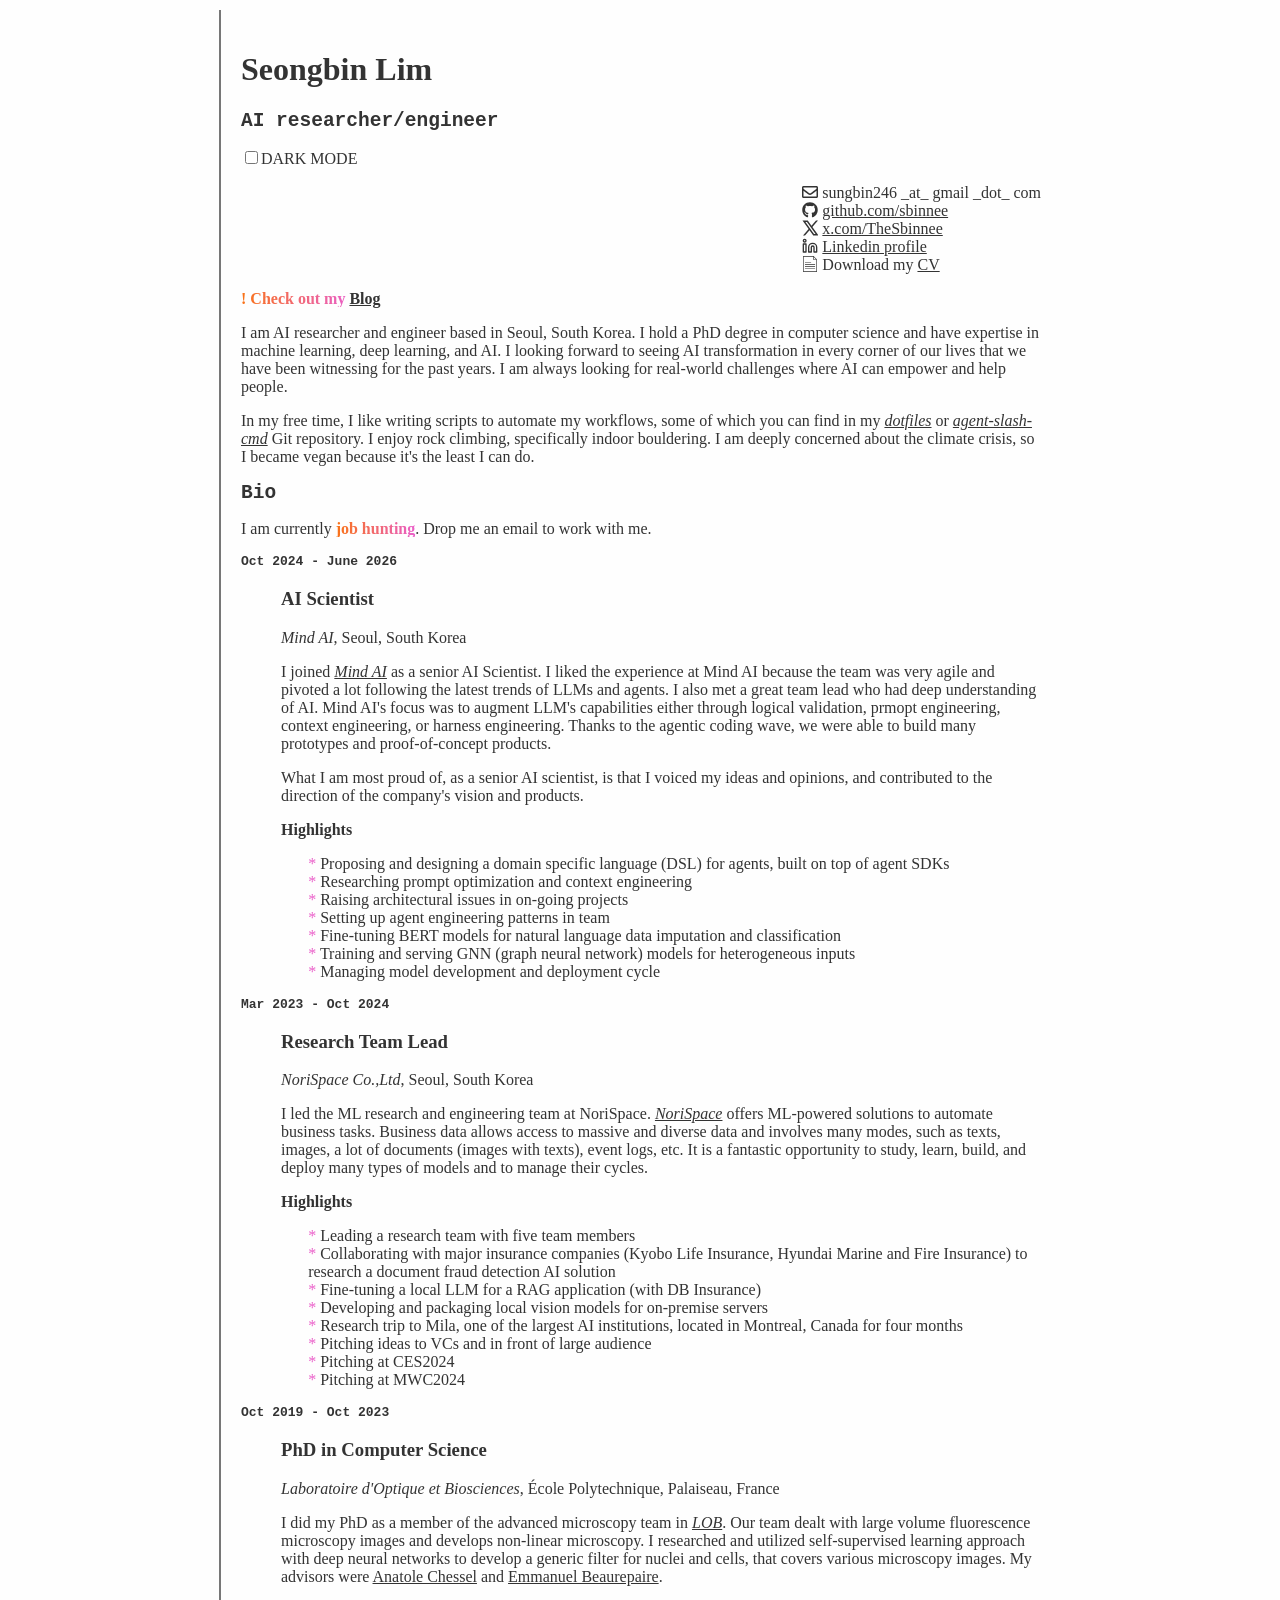
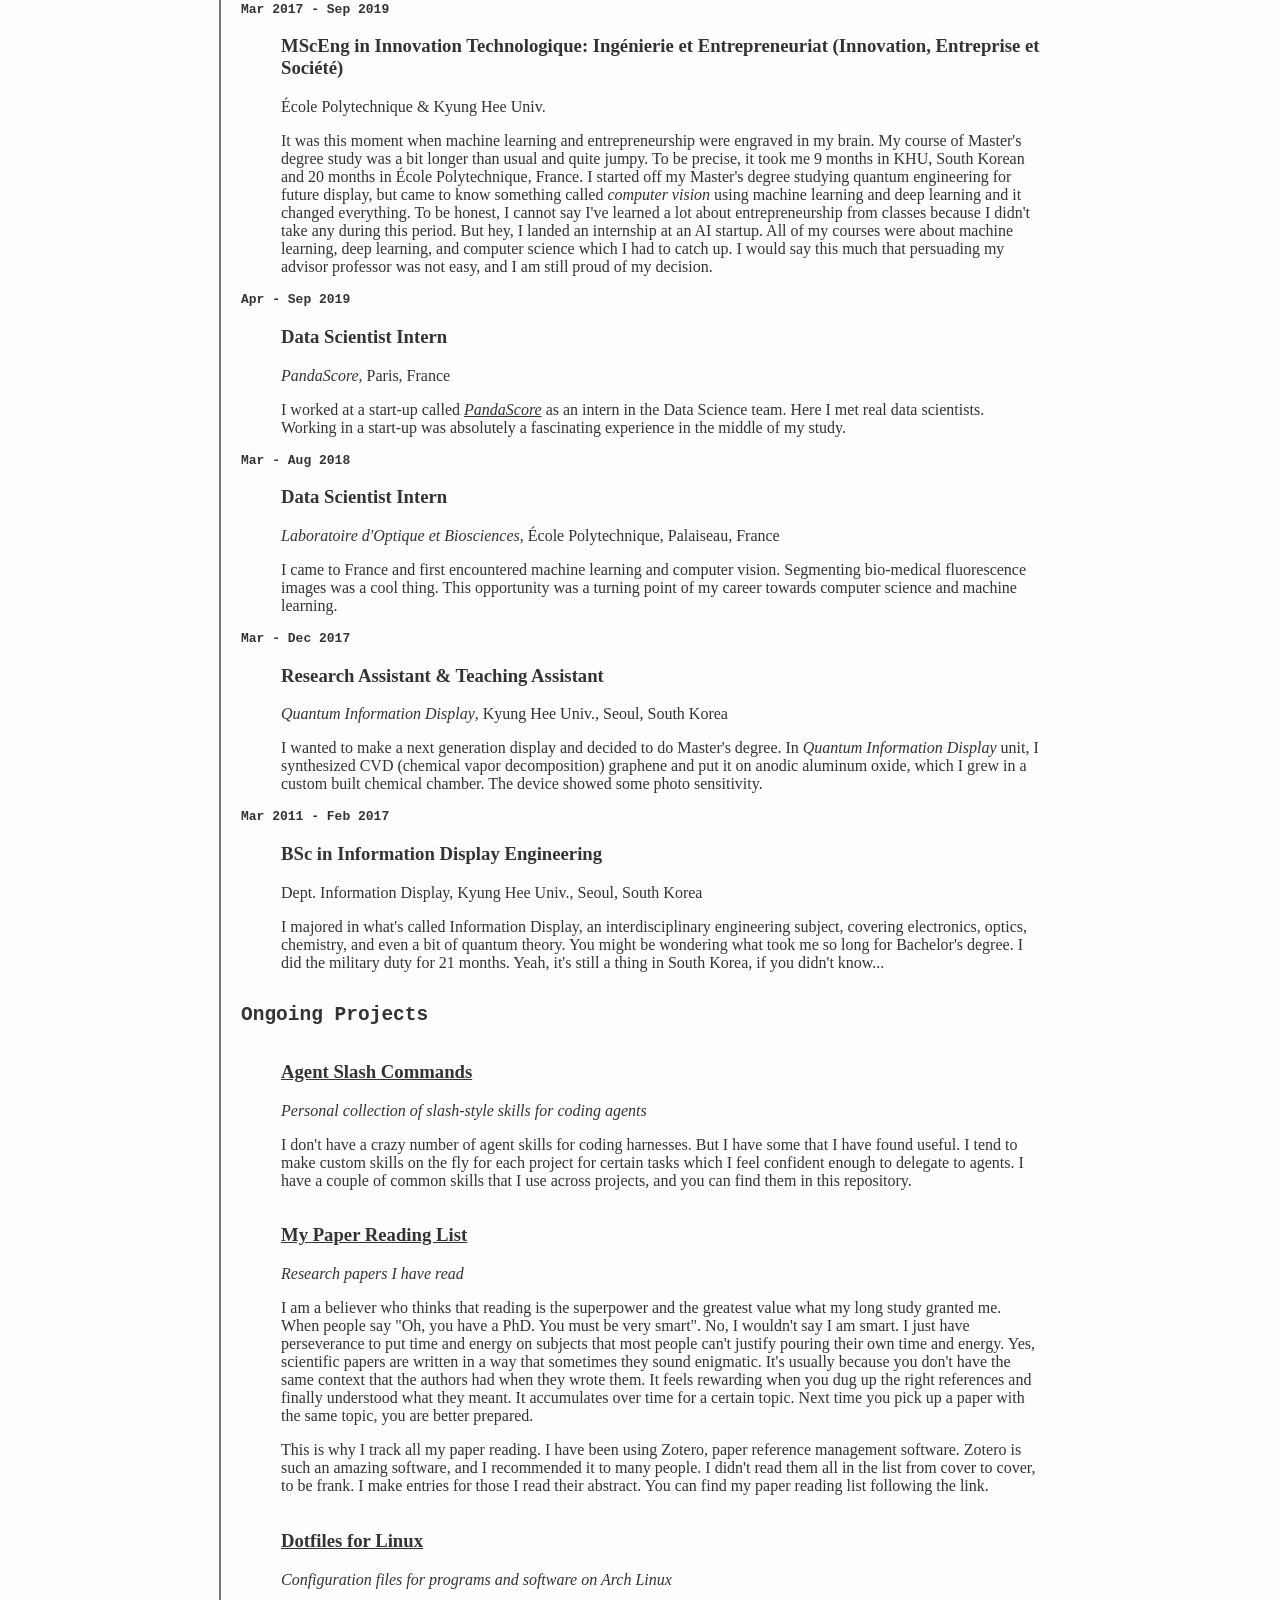
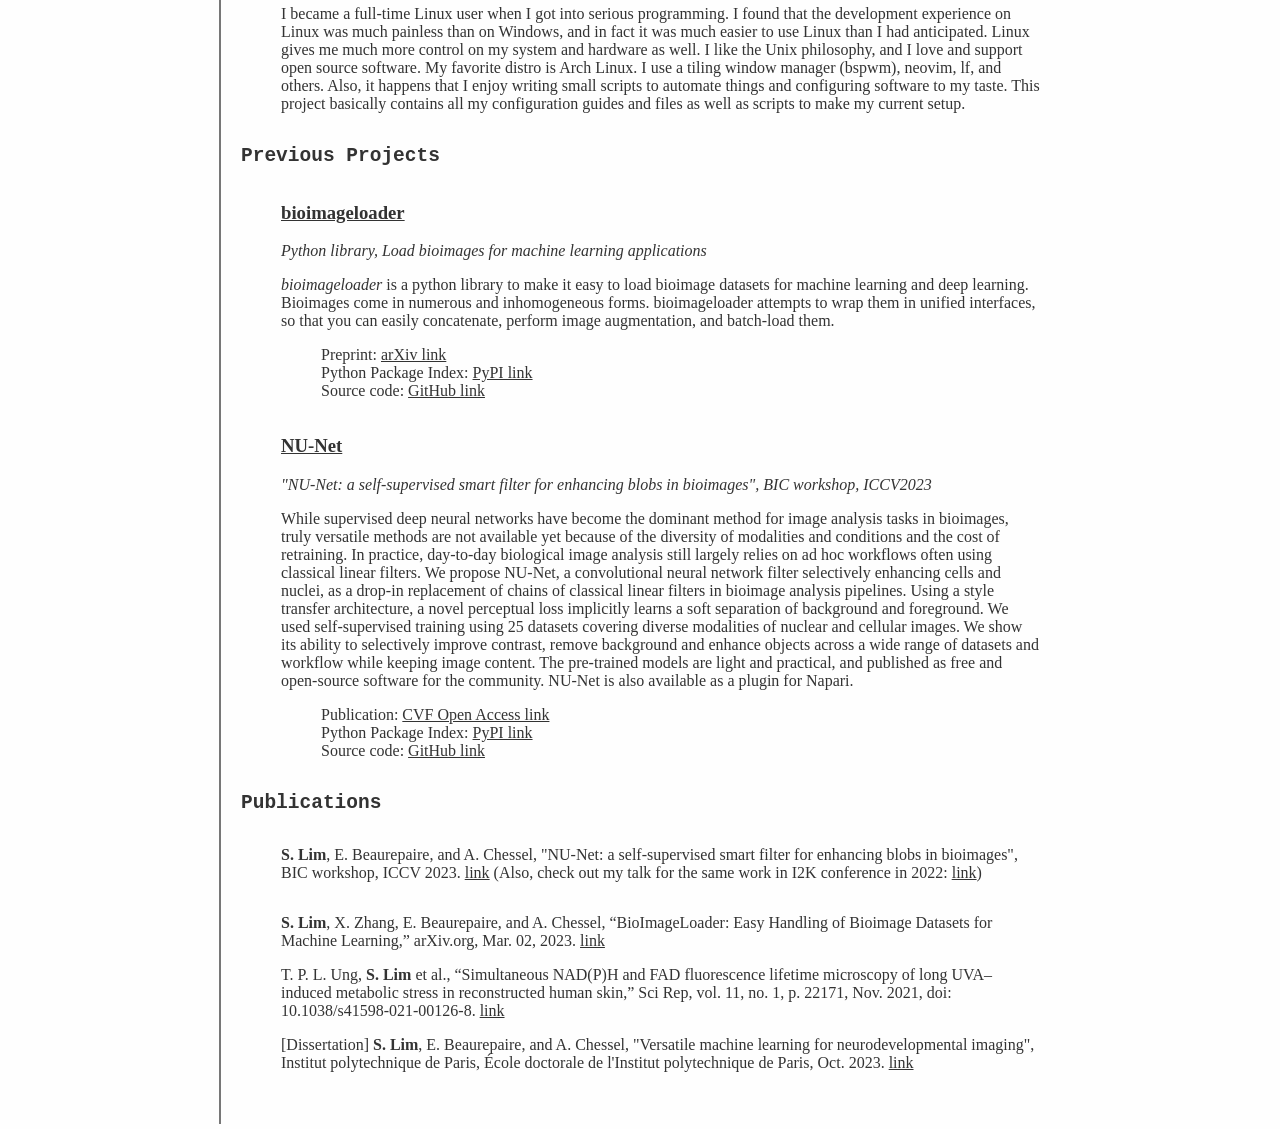
==== commit c3500508: "Minor typos" ====
--- a/index.html
+++ b/index.html
@@ -131,7 +131,7 @@
           <li>Collaborating with major insurance companies (Kyobo Life Insurance, Hyundai Marine and Fire Insurance) to research a document fraud detection AI solution</li>
           <li>Fine-tuning a local LLM for a RAG application (with DB Insurance)</li>
           <li>Developing and packaging local vision models for on-premise servers</li>
-          <li>Research trip to Mila, one of the largest AI institution, located in Montreal, Canada for four months</li>
+          <li>Research trip to Mila, one of the largest AI institutions, located in Montreal, Canada for four months</li>
           <li>Pitching ideas to VCs and in front of large audience</li>
           <li>Pitching at CES2024</li>
           <li>Pitching at MWC2024</li>
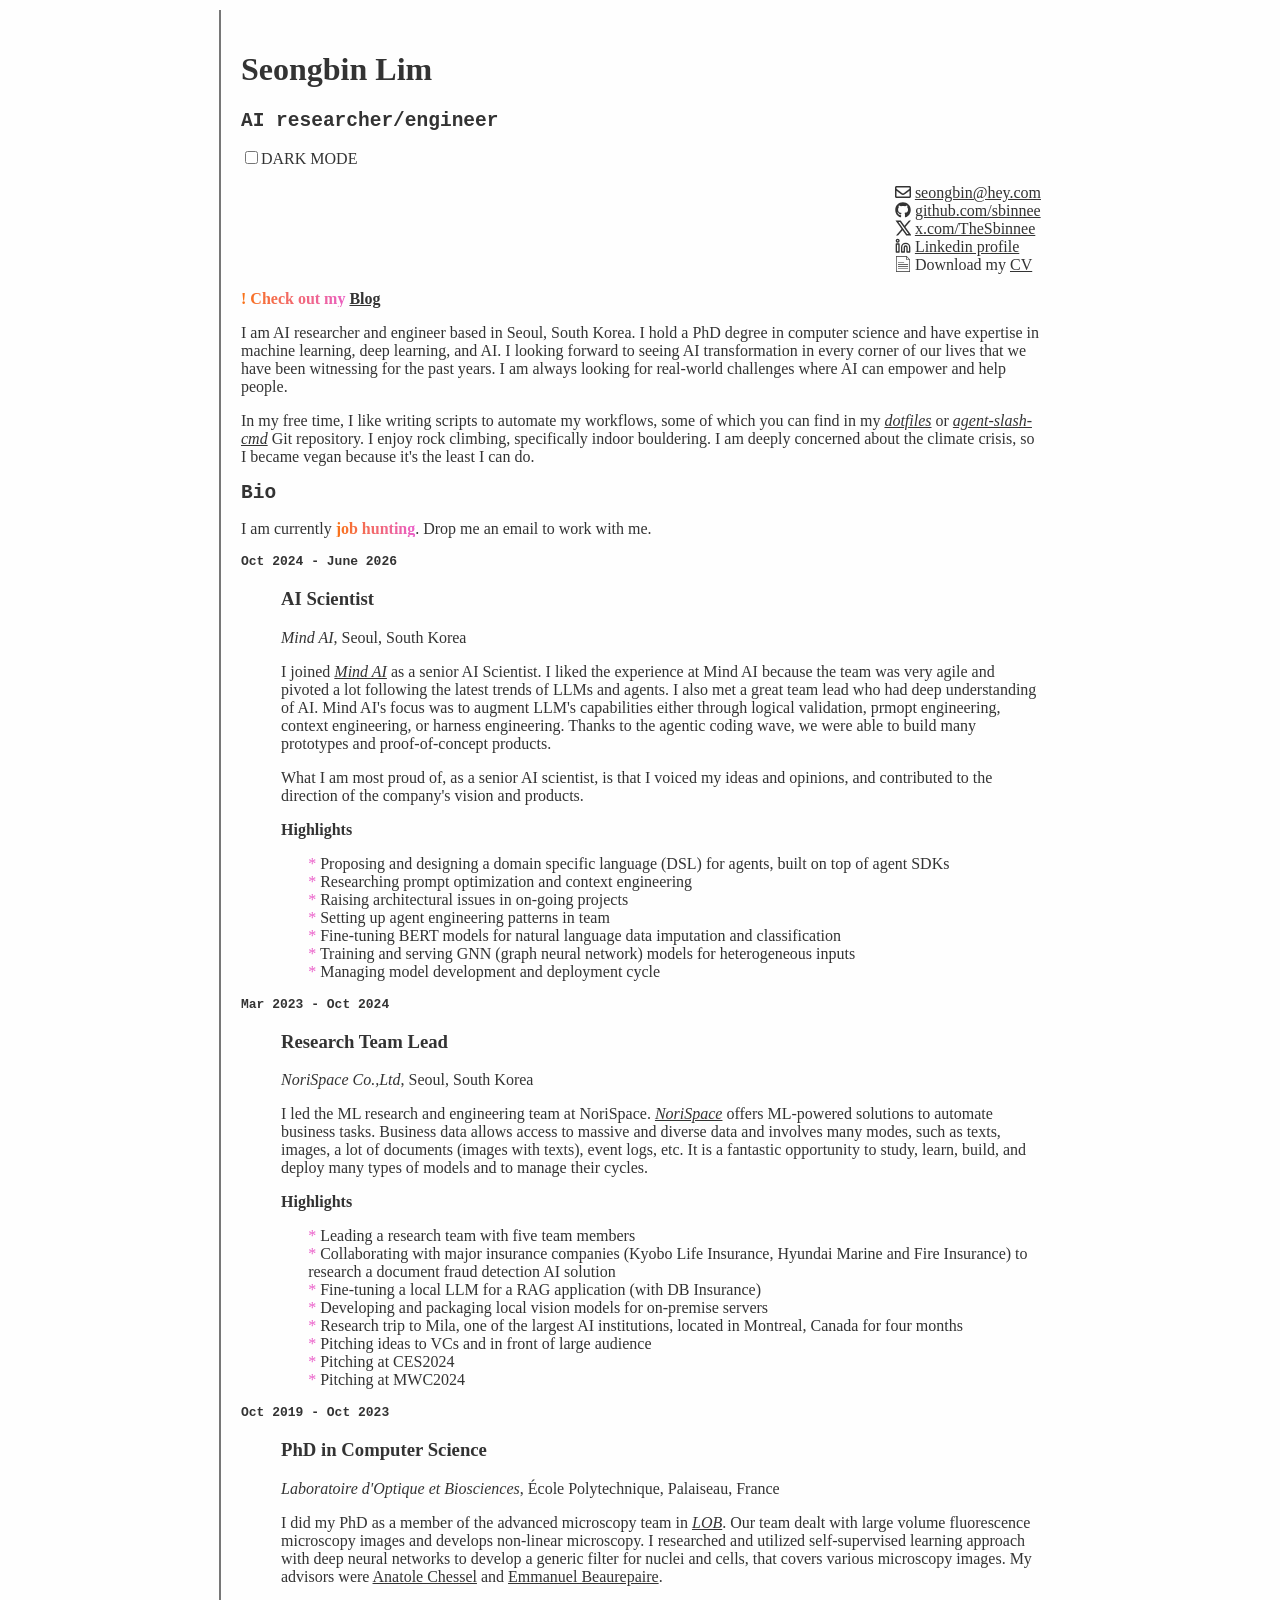
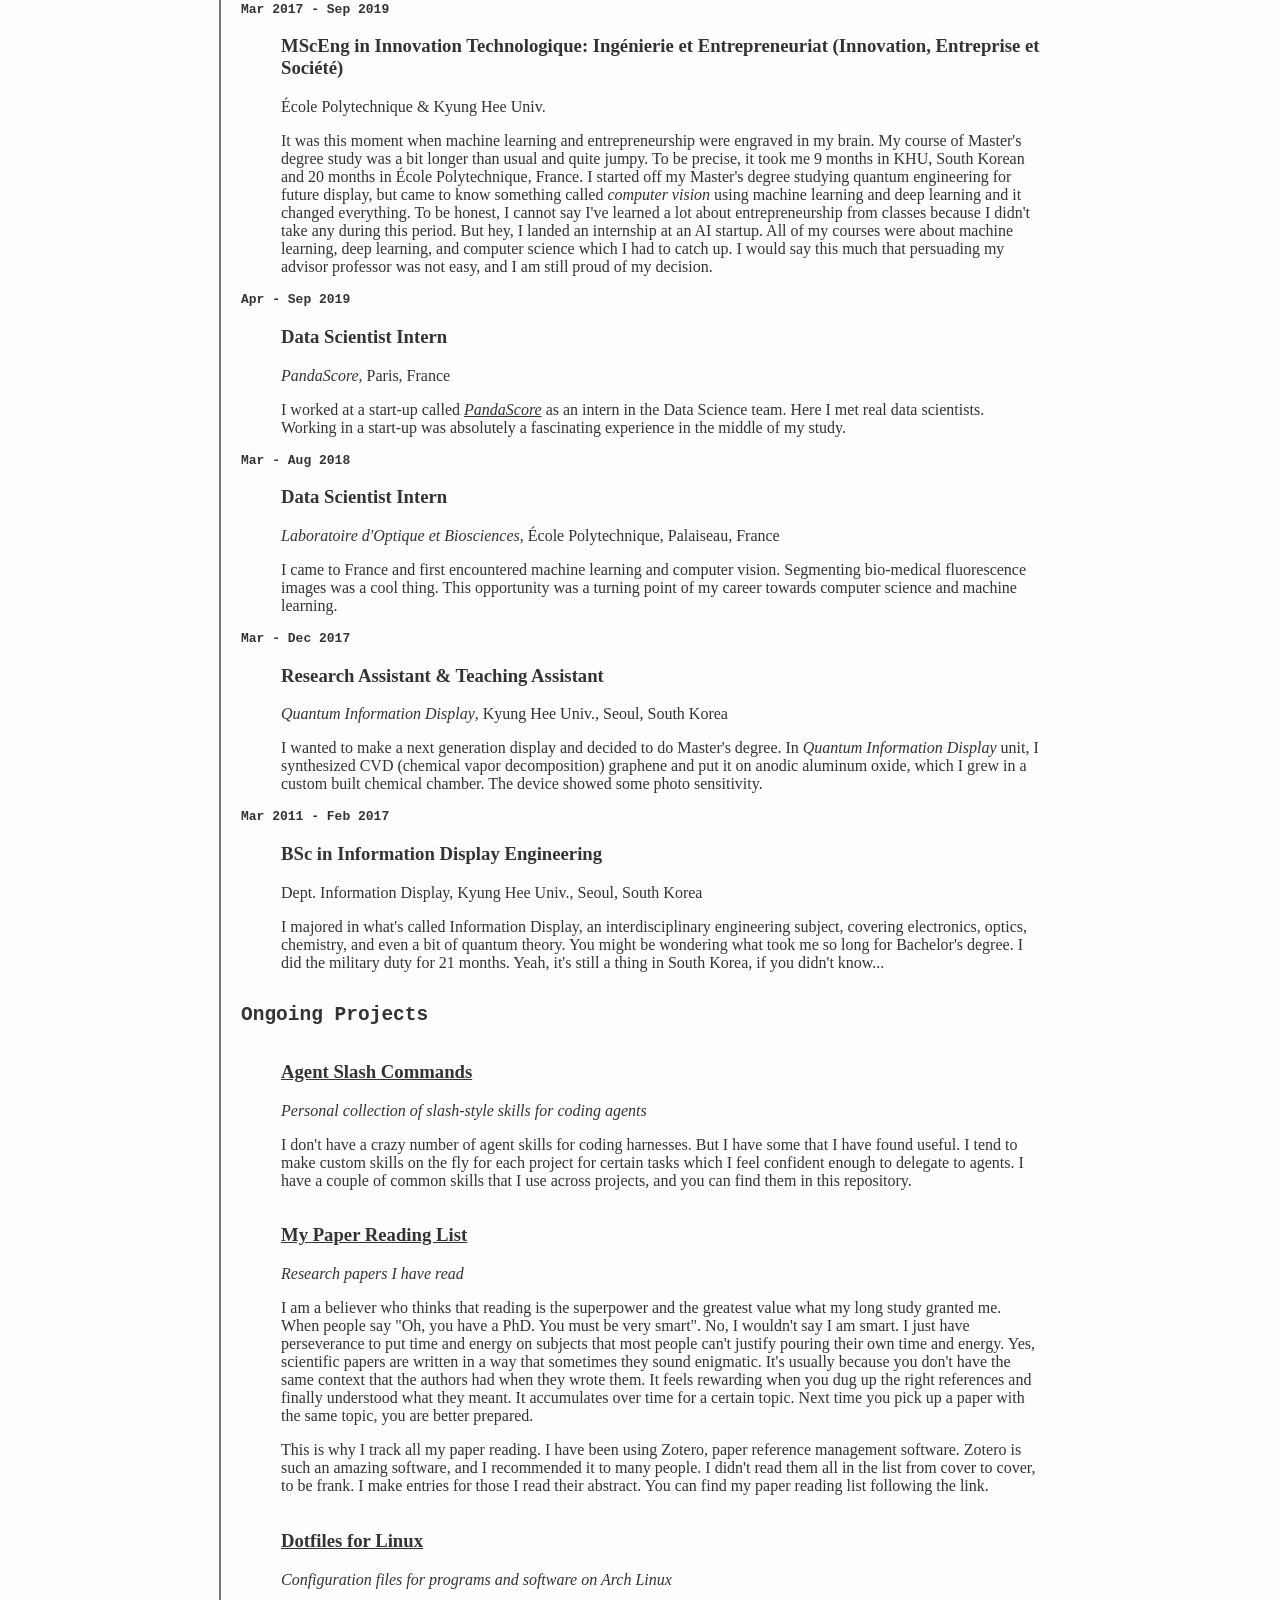
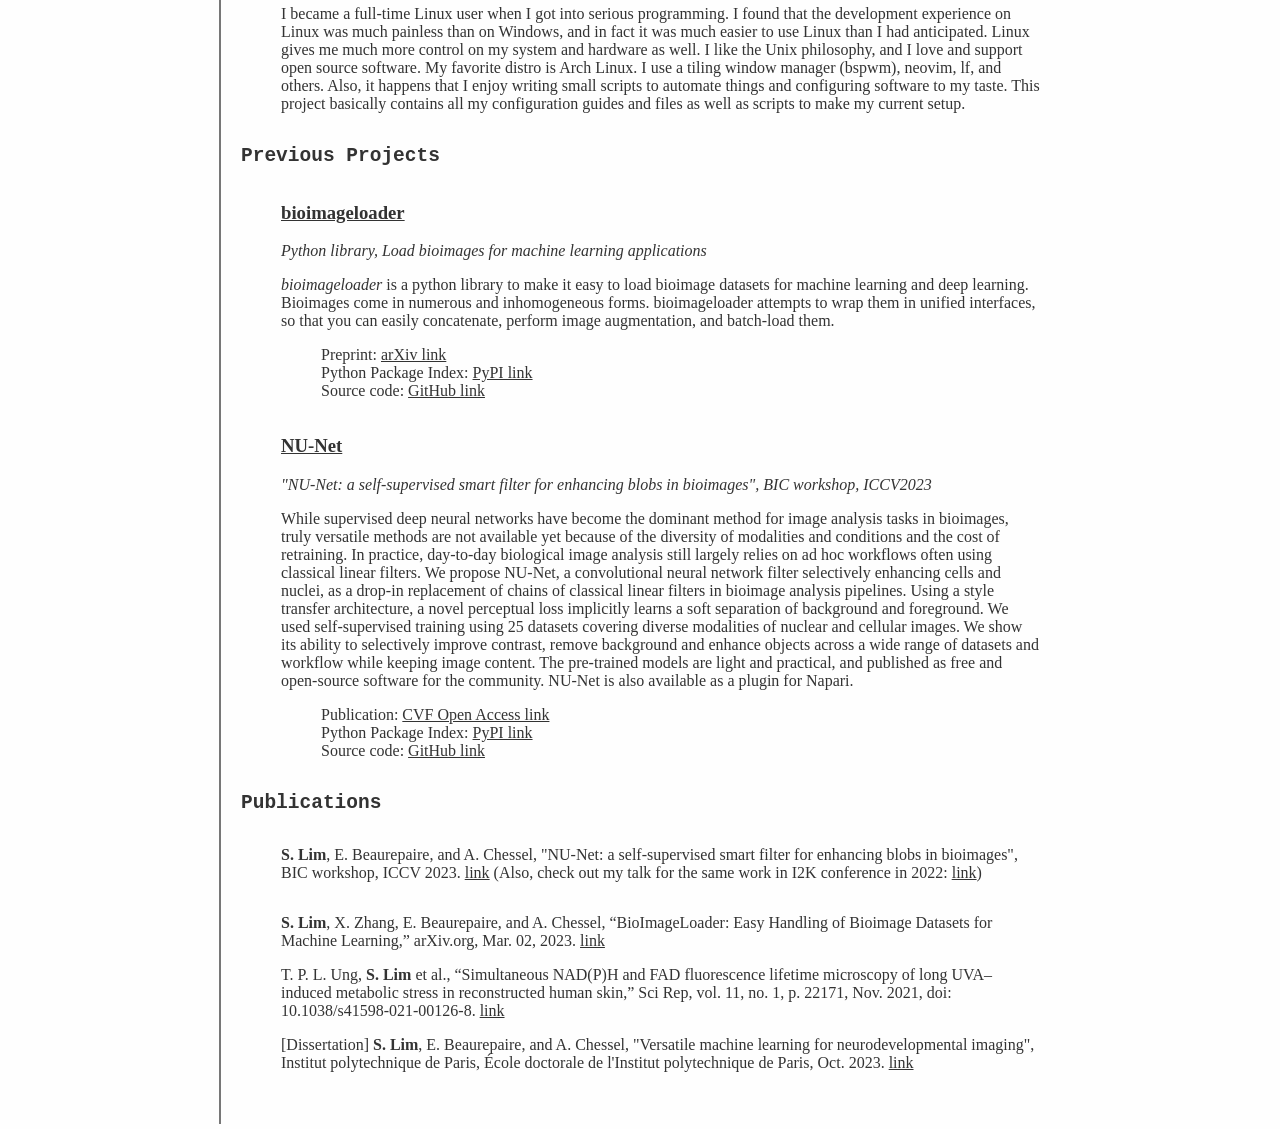
==== commit a3ced231: "Update email" ====
--- a/index.html
+++ b/index.html
@@ -39,7 +39,7 @@
       <!-- container-contact:child1 -->
       <li>
         <svg aria-hidden="true" focusable="false" data-prefix="far" data-icon="envelope" class="icon svg-inline--fa fa-envelope fa-w-16" role="img" xmlns="http://www.w3.org/2000/svg" viewBox="0 0 512 512"><path fill="currentColor" d="M464 64H48C21.49 64 0 85.49 0 112v288c0 26.51 21.49 48 48 48h416c26.51 0 48-21.49 48-48V112c0-26.51-21.49-48-48-48zm0 48v40.805c-22.422 18.259-58.168 46.651-134.587 106.49-16.841 13.247-50.201 45.072-73.413 44.701-23.208.375-56.579-31.459-73.413-44.701C106.18 199.465 70.425 171.067 48 152.805V112h416zM48 400V214.398c22.914 18.251 55.409 43.862 104.938 82.646 21.857 17.205 60.134 55.186 103.062 54.955 42.717.231 80.509-37.199 103.053-54.947 49.528-38.783 82.032-64.401 104.947-82.653V400H48z"></path></svg>
-        sungbin246 _at_ gmail _dot_ com
+        <a href="mailto:seongbin@hey.com">seongbin@hey.com</a>
       </li>
       <!-- container-contact:child2 -->
       <li>
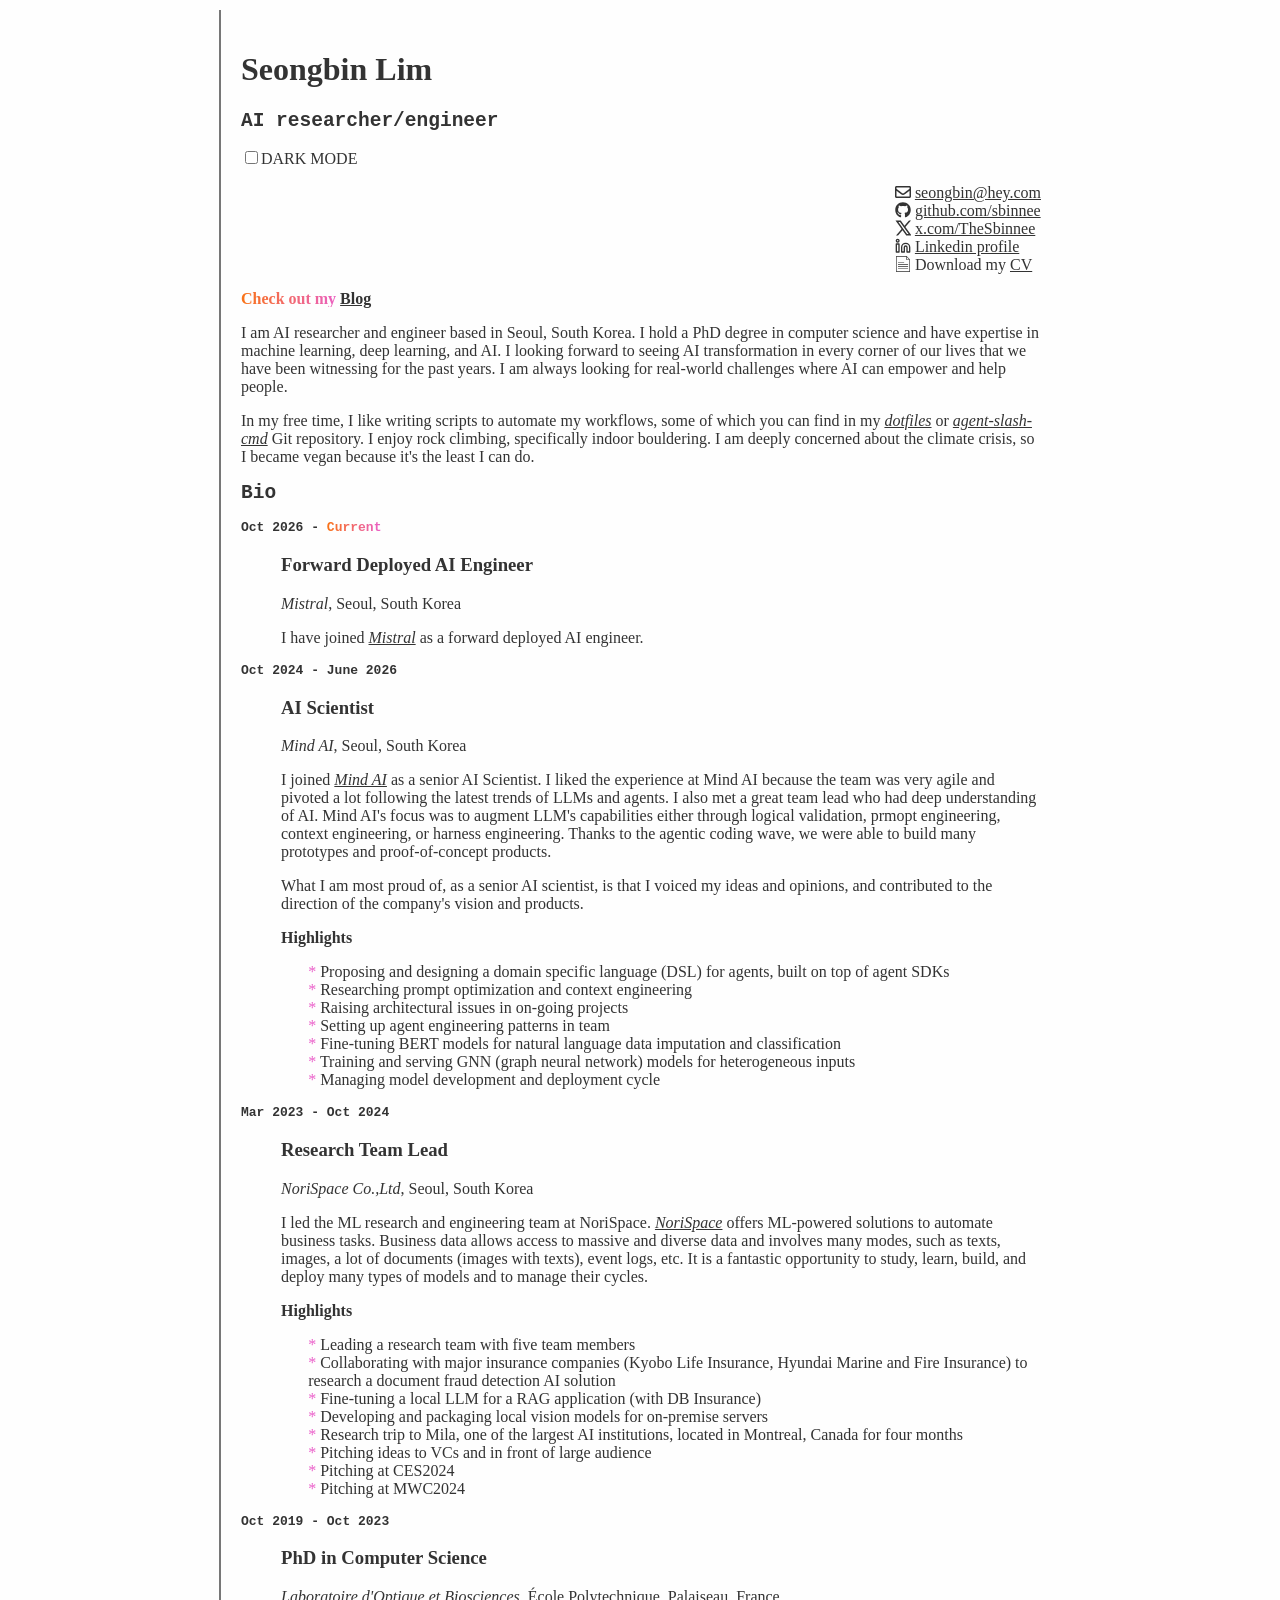
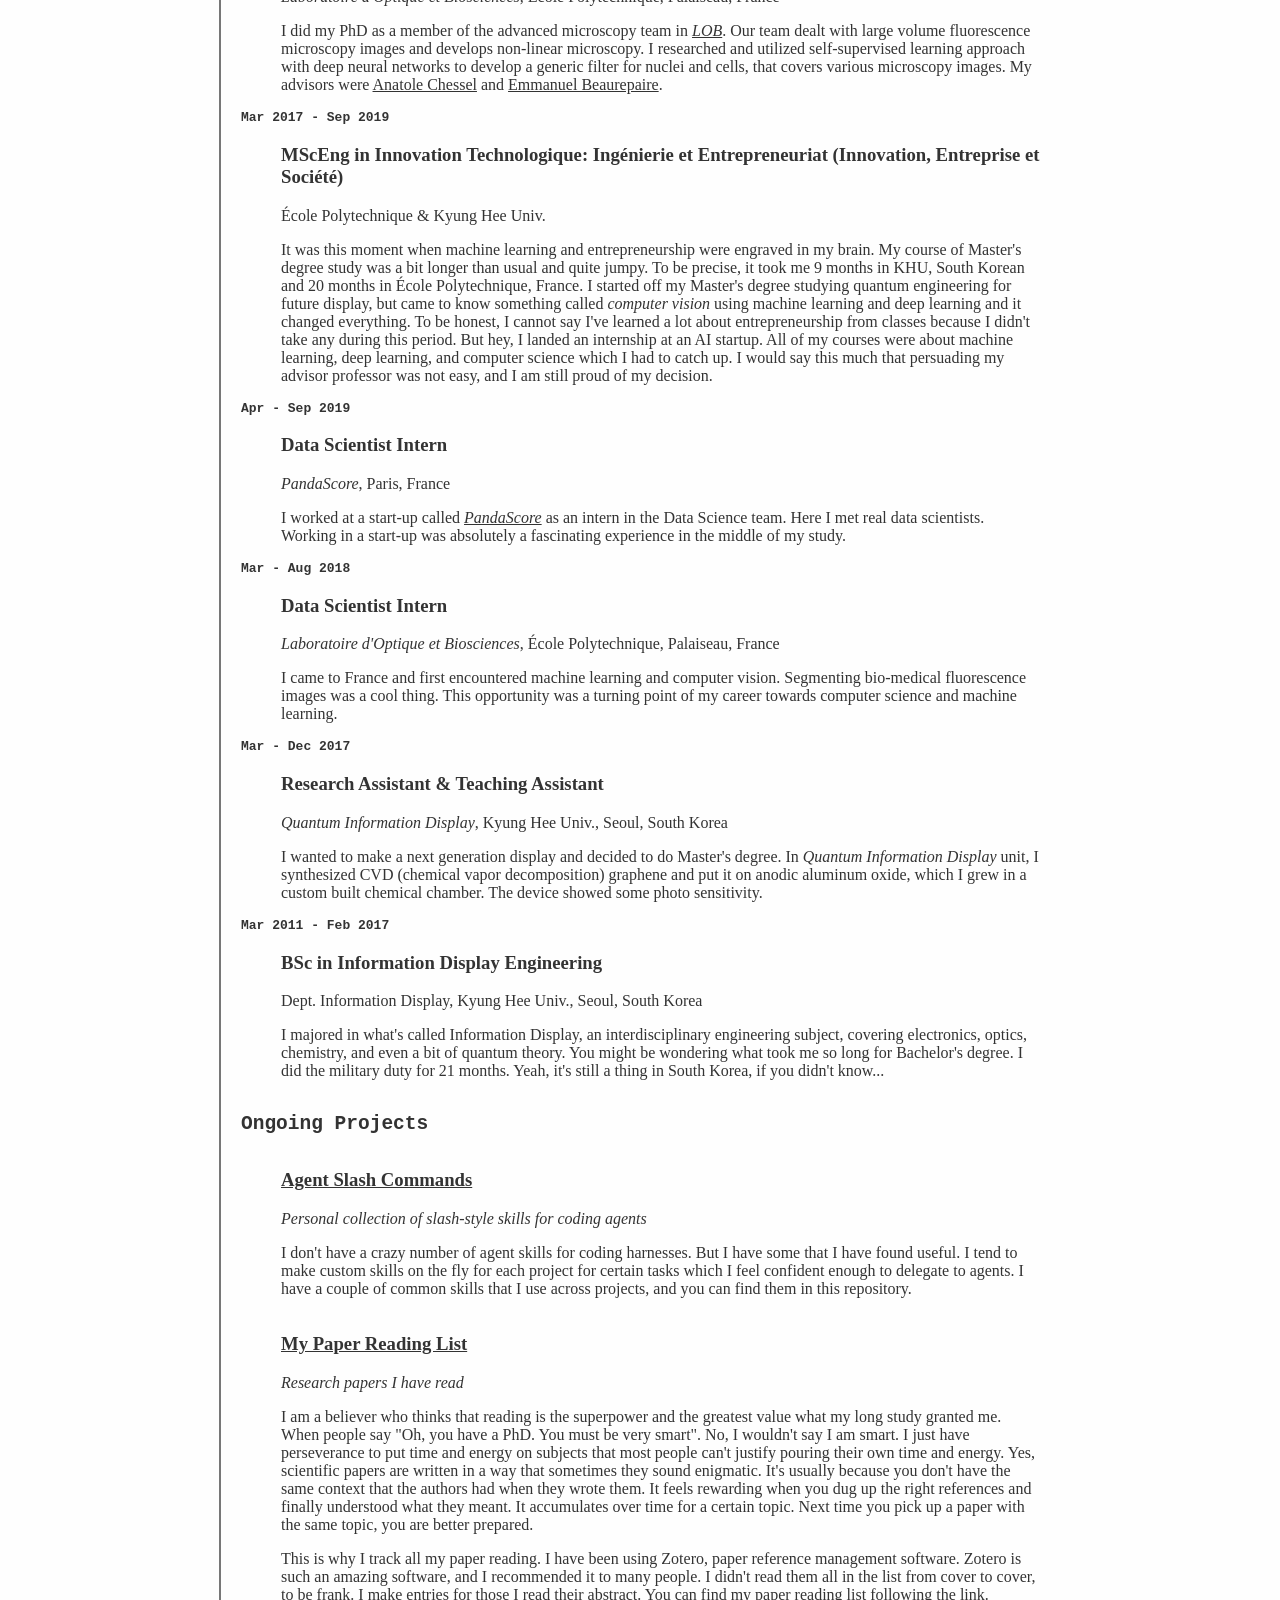
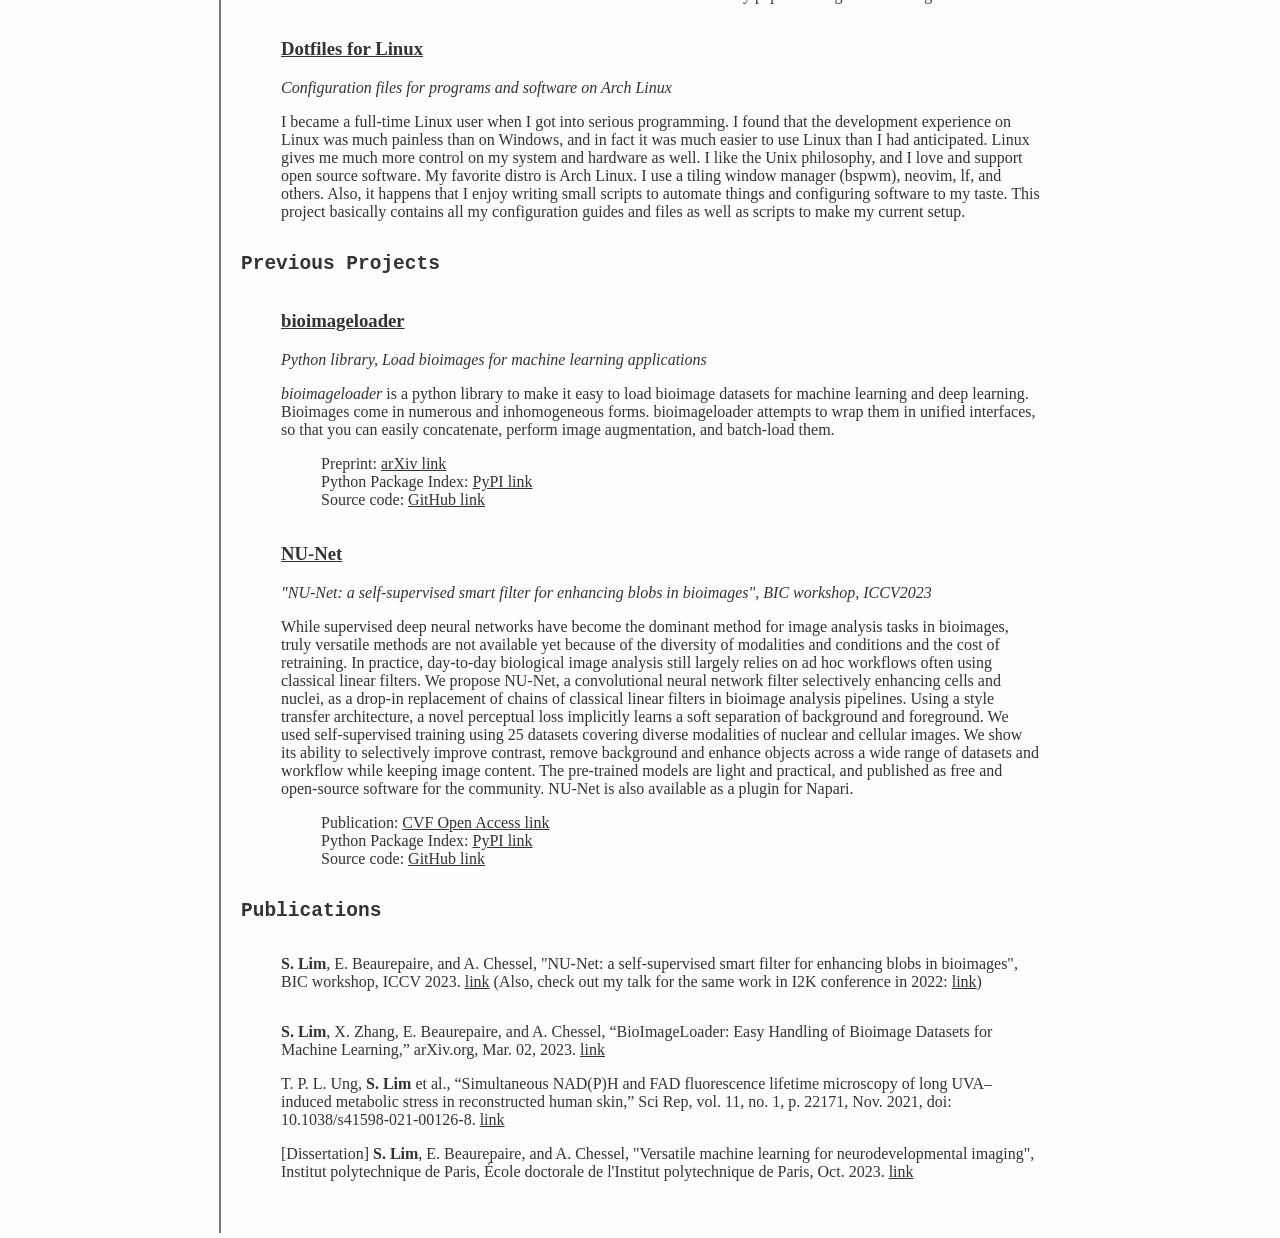
==== commit 827f7dfc: "Work at Mistral" ====
--- a/index.html
+++ b/index.html
@@ -71,7 +71,7 @@
   </ul>
 </div>
 
-<b class="gradient-text">! Check out my </b><b><a class="a-link" href="https://sbinnee.com/blog/" target="_blank">Blog</a></b>
+<b class="gradient-text">Check out my </b><b><a class="a-link" href="https://sbinnee.com/blog/" target="_blank">Blog</a></b>
 
 <p id="hello">
   I am AI researcher and engineer based in Seoul, South Korea. I hold a PhD degree in computer science and have expertise in machine learning, deep learning, and AI. I looking forward to seeing AI transformation in every corner of our lives that we have been witnessing for the past years. I am always looking for real-world challenges where AI can empower and help people.
@@ -83,9 +83,18 @@
 
 <h2>Bio</h2>
 
-I am currently <b><span class="gradient-text">job hunting</span></b>. Drop me an email to work with me.
-
 <dl>
+  <div class="container-bio">
+    <dt>Oct 2026 - <b class="gradient-text">Current</b></dt>
+    <dd>
+      <h3>Forward Deployed AI Engineer</h3>
+      <span class="org">Mistral</span>, <span class="geo">Seoul, South Korea</span>
+      <p>
+      I have joined <a href="https://mistral.ai/"</a><i>Mistral</i></a> as a forward deployed AI engineer.
+      </p>
+    </dd>
+  </div>
+
   <div class="container-bio">
     <dt>Oct 2024 - June 2026</dt>
     <dd>
